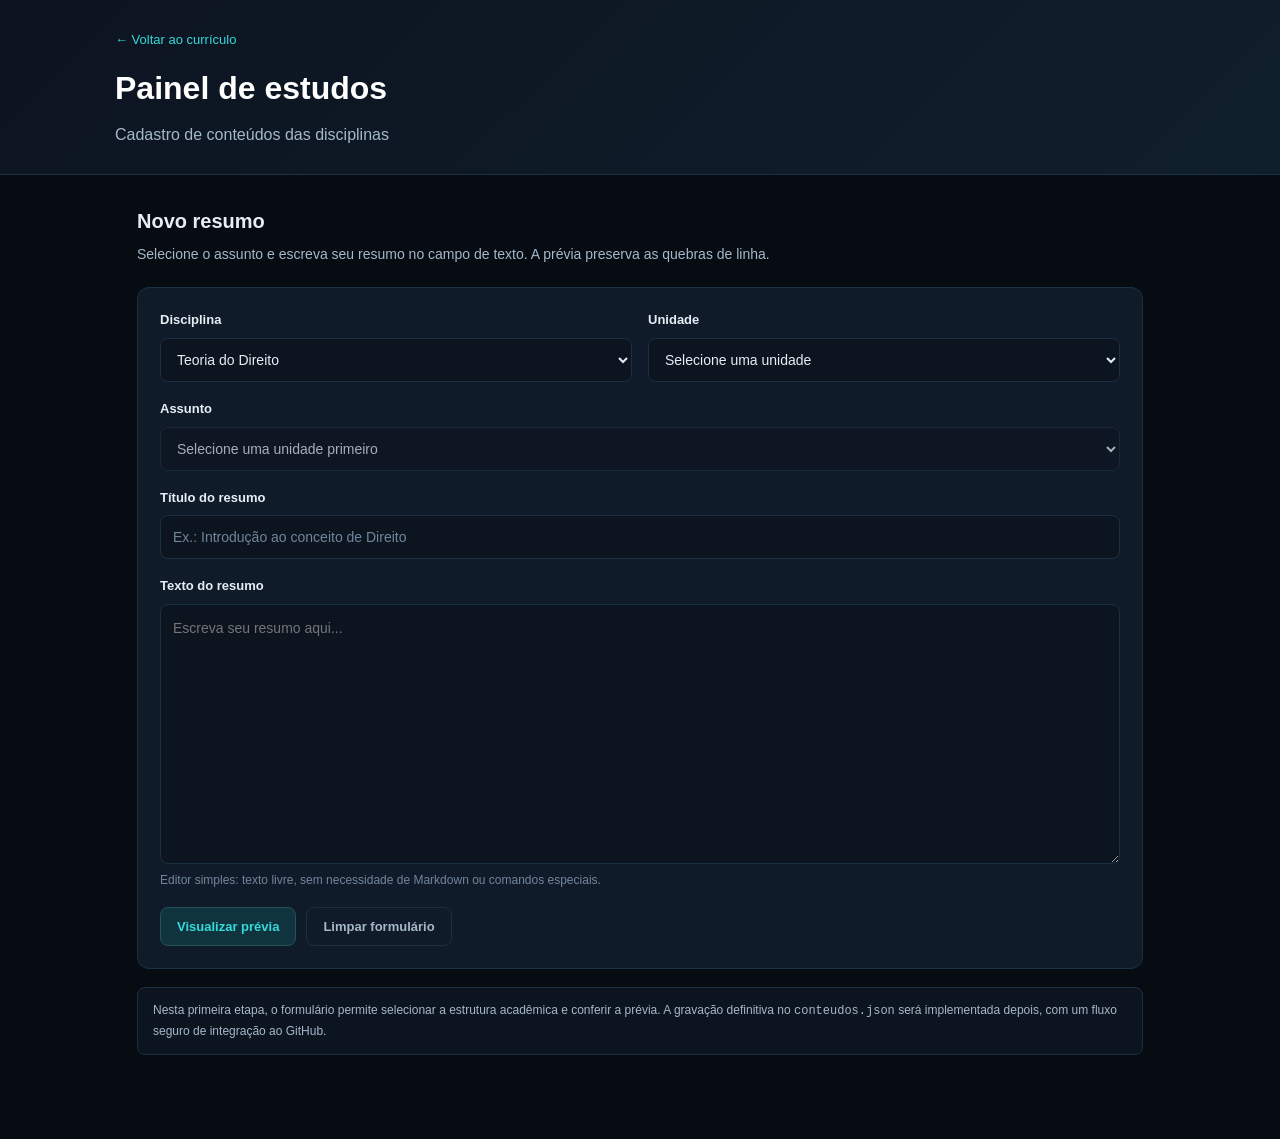
==== admin.html @ b1bd934c "feat: cria painel administrativo para cadastro de resumos" ====
<!DOCTYPE html>
<html lang="pt-BR">
<head>
  <meta charset="UTF-8">
  <meta name="viewport" content="width=device-width, initial-scale=1">
  <meta name="description" content="Painel administrativo da biblioteca de estudos de Direito.">
  <title>Administração de conteúdos - Estudos de Direito</title>
  <link rel="stylesheet" href="direito.css">
  <style>
    body.pagina-admin {
      --fundo:#070b12; --fundo-secundario:#0c1420; --superficie:#101b29;
      --superficie-hover:#172638; --borda:#1b3041; --azul:#19c7ce;
      --azul-claro:#36d9dc; --azul-fundo:#10343d; --texto:#e6edf5;
      --texto-secundario:#a5b8ca; --texto-suave:#71869b;
      min-height:100vh; background:var(--fundo); color:var(--texto);
    }
    .pagina-admin header { text-align:left; padding:26px 22px; background:linear-gradient(135deg,#0c1420,#101f2c); border-bottom:1px solid var(--borda); }
    .admin-largura { max-width:1050px; margin:0 auto; }
    .pagina-admin header h1 { margin:0; font-size:clamp(24px,3vw,32px); }
    .pagina-admin header p { margin:8px 0 0; color:var(--texto-secundario); }
    .admin-voltar { display:inline-block; margin-bottom:12px; color:var(--azul-claro); text-decoration:none; font-size:13px; }
    .admin-conteudo { max-width:1050px; margin:30px auto; padding:0 22px 55px; }
    .admin-intro { margin-bottom:22px; }
    .admin-intro h2 { margin:0 0 6px; color:var(--texto); font-size:20px; }
    .admin-intro p { margin:0; color:var(--texto-secundario); font-size:14px; }
    .admin-formulario, .admin-preview { padding:22px; background:var(--superficie); border:1px solid var(--borda); border-radius:12px; }
    .admin-grade { display:grid; grid-template-columns:repeat(2,minmax(0,1fr)); gap:16px; }
    .admin-campo { display:flex; flex-direction:column; gap:7px; margin-bottom:17px; }
    .admin-campo label { color:var(--texto); font-size:13px; font-weight:700; }
    .admin-campo input, .admin-campo select, .admin-campo textarea {
      width:100%; border:1px solid var(--borda); border-radius:8px; padding:12px;
      background:var(--fundo-secundario); color:var(--texto); font:14px Arial,sans-serif;
    }
    .admin-campo input, .admin-campo select { min-height:44px; }
    .admin-campo textarea { min-height:260px; resize:vertical; line-height:1.65; }
    .admin-campo input:focus, .admin-campo select:focus, .admin-campo textarea:focus { outline:2px solid var(--azul); outline-offset:1px; }
    .admin-ajuda { color:var(--texto-suave); font-size:12px; }
    .admin-acoes { display:flex; flex-wrap:wrap; gap:10px; margin-top:5px; }
    .admin-botao { border:1px solid var(--borda); border-radius:8px; padding:11px 16px; cursor:pointer; font-weight:700; font-size:13px; }
    .admin-botao-principal { background:var(--azul-fundo); border-color:#28515a; color:var(--azul-claro); }
    .admin-botao-secundario { background:transparent; color:var(--texto-secundario); }
    .admin-preview { margin-top:22px; }
    .admin-preview h2 { margin:0 0 5px; color:var(--texto); font-size:18px; }
    .admin-preview-meta { margin:0 0 16px; color:var(--texto-suave); font-size:12px; }
    .admin-preview-titulo { margin:0 0 12px; color:var(--azul-claro); font-size:18px; }
    .admin-preview-texto { margin:0; color:var(--texto-secundario); white-space:pre-wrap; overflow-wrap:anywhere; line-height:1.7; }
    .admin-aviso { margin-top:18px; padding:13px 15px; border:1px solid var(--borda); border-radius:8px; color:var(--texto-secundario); background:var(--fundo-secundario); font-size:12px; }
    .admin-erro { color:#ffaaaa; font-size:13px; }
    [hidden] { display:none !important; }
    @media(max-width:650px) { .admin-grade { grid-template-columns:1fr; gap:0; } .admin-conteudo { padding:0 15px 40px; } .admin-formulario,.admin-preview { padding:16px; } }
  </style>
</head>
<body class="pagina-admin">
  <header>
    <div class="admin-largura">
      <a class="admin-voltar" href="direito.html">← Voltar ao currículo</a>
      <h1>Painel de estudos</h1>
      <p>Cadastro de conteúdos das disciplinas</p>
    </div>
  </header>

  <main class="admin-conteudo">
    <section class="admin-intro">
      <h2>Novo resumo</h2>
      <p>Selecione o assunto e escreva seu resumo no campo de texto. A prévia preserva as quebras de linha.</p>
    </section>

    <form id="form-resumo" class="admin-formulario">
      <div class="admin-grade">
        <div class="admin-campo">
          <label for="disciplina">Disciplina</label>
          <select id="disciplina" required><option value="">Carregando disciplinas...</option></select>
        </div>
        <div class="admin-campo">
          <label for="unidade">Unidade</label>
          <select id="unidade" required disabled><option value="">Selecione uma disciplina primeiro</option></select>
        </div>
      </div>
      <div class="admin-campo">
        <label for="assunto">Assunto</label>
        <select id="assunto" required disabled><option value="">Selecione uma unidade primeiro</option></select>
      </div>
      <div class="admin-campo">
        <label for="titulo">Título do resumo</label>
        <input id="titulo" name="titulo" type="text" maxlength="180" placeholder="Ex.: Introdução ao conceito de Direito" required>
      </div>
      <div class="admin-campo">
        <label for="conteudo">Texto do resumo</label>
        <textarea id="conteudo" name="conteudo" placeholder="Escreva seu resumo aqui..." required></textarea>
        <span class="admin-ajuda">Editor simples: texto livre, sem necessidade de Markdown ou comandos especiais.</span>
      </div>
      <div class="admin-acoes">
        <button class="admin-botao admin-botao-principal" type="submit">Visualizar prévia</button>
        <button class="admin-botao admin-botao-secundario" type="reset">Limpar formulário</button>
      </div>
      <p id="erro-carregamento" class="admin-erro" role="alert" hidden></p>
    </form>

    <section id="area-preview" class="admin-preview" aria-live="polite" hidden>
      <h2>Pré-visualização</h2>
      <p id="preview-meta" class="admin-preview-meta"></p>
      <h3 id="preview-titulo" class="admin-preview-titulo"></h3>
      <p id="preview-texto" class="admin-preview-texto"></p>
    </section>

    <aside class="admin-aviso">
      Nesta primeira etapa, o formulário permite selecionar a estrutura acadêmica e conferir a prévia. A gravação definitiva no <code>conteudos.json</code> será implementada depois, com um fluxo seguro de integração ao GitHub.
    </aside>
  </main>

  <script>
    (() => {
      'use strict';
      const disciplinaSelect = document.getElementById('disciplina');
      const unidadeSelect = document.getElementById('unidade');
      const assuntoSelect = document.getElementById('assunto');
      const formulario = document.getElementById('form-resumo');
      const erro = document.getElementById('erro-carregamento');
      let estrutura = null;

      function preencher(select, itens, textoInicial, valorId, textoNome) {
        select.replaceChildren(new Option(textoInicial, ''));
        itens.forEach(item => select.add(new Option(item[textoNome], item[valorId])));
        select.disabled = itens.length === 0;
      }

      function unidadesDaDisciplina() {
        const unidades = estrutura.unidades
          .filter(item => item.disciplina_id === disciplinaSelect.value)
          .sort((a, b) => a.ordem - b.ordem);
        preencher(unidadeSelect, unidades, unidades.length ? 'Selecione uma unidade' : 'Nenhuma unidade cadastrada', 'id', 'nome');
        preencher(assuntoSelect, [], 'Selecione uma unidade primeiro', 'id', 'nome');
      }

      function assuntosDaUnidade() {
        const assuntos = estrutura.assuntos
          .filter(item => item.unidade_id === unidadeSelect.value)
          .sort((a, b) => a.ordem - b.ordem);
        preencher(assuntoSelect, assuntos, assuntos.length ? 'Selecione um assunto' : 'Nenhum assunto cadastrado', 'id', 'nome');
      }

      async function carregarEstrutura() {
        try {
          const resposta = await fetch('dados/estrutura.json', { cache: 'no-store' });
          if (!resposta.ok) throw new Error(`Falha HTTP ${resposta.status}`);
          estrutura = await resposta.json();
          const disciplinas = estrutura.disciplinas
            .filter(item => item.categoria === 'obrigatoria' || item.categoria === 'optativa')
            .sort((a, b) => a.nome.localeCompare(b.nome, 'pt-BR'));
          preencher(disciplinaSelect, disciplinas, 'Selecione uma disciplina', 'id', 'nome');
          const teoria = disciplinas.find(item => item.id === 'teoria-do-direito');
          if (teoria) {
            disciplinaSelect.value = teoria.id;
            unidadesDaDisciplina();
          }
        } catch (falha) {
          erro.textContent = 'Não foi possível carregar dados/estrutura.json. Confira o caminho do arquivo e tente novamente.';
          erro.hidden = false;
          disciplinaSelect.replaceChildren(new Option('Falha ao carregar disciplinas', ''));
          disciplinaSelect.disabled = true;
        }
      }

      disciplinaSelect.addEventListener('change', unidadesDaDisciplina);
      unidadeSelect.addEventListener('change', assuntosDaUnidade);

      formulario.addEventListener('submit', evento => {
        evento.preventDefault();
        if (!formulario.reportValidity()) return;
        const disciplina = estrutura.disciplinas.find(item => item.id === disciplinaSelect.value);
        const unidade = estrutura.unidades.find(item => item.id === unidadeSelect.value);
        const assunto = estrutura.assuntos.find(item => item.id === assuntoSelect.value);
        document.getElementById('preview-meta').textContent = `${disciplina.nome} · ${unidade.nome} · ${assunto.nome}`;
        document.getElementById('preview-titulo').textContent = document.getElementById('titulo').value.trim();
        document.getElementById('preview-texto').textContent = document.getElementById('conteudo').value.trim();
        document.getElementById('area-preview').hidden = false;
        document.getElementById('area-preview').scrollIntoView({ behavior: 'smooth', block: 'start' });
      });

      formulario.addEventListener('reset', () => {
        document.getElementById('area-preview').hidden = true;
        window.setTimeout(() => {
          if (estrutura) {
            disciplinaSelect.value = 'teoria-do-direito';
            unidadesDaDisciplina();
          }
        }, 0);
      });

      carregarEstrutura();
    })();
  </script>
</body>
</html>
---- direito.css ----
/* =========================================
   BIBLIOTECA DE DIREITO
   Tema: Grafite e azul
   ========================================= */

:root {
  --fundo: #171b24;
  --fundo-secundario: #1e2430;
  --superficie: #252d3b;
  --superficie-hover: #2c3748;
  --borda: #354154;

  --azul: #5798f2;
  --azul-claro: #8bbaff;
  --azul-fundo: #203a5d;

  --texto: #e8edf5;
  --texto-secundario: #a7b2c3;
  --texto-suave: #7f8ca1;

  --vermelho: #f07878;
}

/* Estrutura geral */

* {
  box-sizing: border-box;
}

body {
  margin: 0;
  font-family: Arial, sans-serif;
  background: var(--fundo);
  color: var(--texto);
  line-height: 1.6;
}

header {
  background: #111722;
  color: var(--texto);
  text-align: center;
  padding: 28px 16px;
  border-bottom: 1px solid var(--borda);
}

header h1 {
  margin: 0;
  color: #ffffff;
  font-size: 28px;
}

header p {
  color: var(--texto-secundario);
  margin-bottom: 0;
}

main {
  max-width: 1200px;
  margin: 32px auto;
  padding: 0 22px;
}

h2 {
  color: var(--azul-claro);
  font-size: 23px;
}

h3,
h4 {
  color: var(--texto);
}

/* Links gerais */

a {
  color: var(--azul-claro);
}

a:hover {
  color: #b5d3ff;
}

/* Disciplinas */

.disciplinas {
  display: grid;
  grid-template-columns: repeat(4, minmax(0, 1fr));
  gap: 14px;
}

.disciplina {
  display: flex;
  align-items: center;
  justify-content: center;
  min-height: 80px;
  padding: 14px;
  background: var(--superficie);
  border: 1px solid var(--borda);
  border-bottom: 3px solid var(--azul);
  border-radius: 10px;
  color: var(--texto);
  text-align: center;
  text-decoration: none;
  transition: 0.2s ease;
}

.disciplina:hover {
  background: var(--superficie-hover);
  color: #ffffff;
  transform: translateY(-3px);
}

/* Pesquisa e filtros */

#busca,
#busca-documentos,
#filtro-disciplina,
#filtro-categoria {
  height: 46px;
  padding: 0 14px;
  margin: 8px 8px 12px 0;
  border: 1px solid var(--borda);
  border-radius: 8px;
  background: var(--superficie);
  color: var(--texto);
  font-family: inherit;
  font-size: 14px;
  outline: none;
  transition: 0.2s ease;
}

#busca {
  width: 380px;
  max-width: 100%;
}

#busca-documentos {
  width: 100%;
  max-width: 500px;
}

#filtro-disciplina {
  width: 230px;
  max-width: 100%;
}

#filtro-categoria {
  width: 250px;
  max-width: 100%;
}

#busca:focus,
#busca-documentos:focus,
#filtro-disciplina:focus,
#filtro-categoria:focus {
  border-color: var(--azul);
  box-shadow: 0 0 0 3px rgba(87, 152, 242, 0.15);
}

input::placeholder {
  color: var(--texto-suave);
}

select option {
  background: var(--superficie);
  color: var(--texto);
}

/* Indicadores da biblioteca */

.resumo-biblioteca {
  display: grid;
  grid-template-columns: repeat(3, minmax(0, 1fr));
  gap: 16px;
  margin: 20px 0 28px;
}

.indicador-biblioteca {
  display: flex;
  align-items: center;
  gap: 13px;
  padding: 20px;
  background: var(--superficie);
  border: 1px solid var(--borda);
  border-radius: 12px;
  box-shadow: 0 3px 12px rgba(0, 0, 0, 0.12);
}

.indicador-icone {
  font-size: 26px;
}

.indicador-numero {
  color: var(--azul-claro);
  font-size: 25px;
  font-weight: 700;
}

.indicador-descricao {
  color: var(--texto-secundario);
  font-size: 13px;
}

/* Estado da biblioteca */

#estado {
  color: var(--texto-secundario);
  font-size: 14px;
  margin: 16px 0;
}

/* Grade de materiais */

.lista-documentos {
  display: grid;
  grid-template-columns: repeat(auto-fit, minmax(270px, 1fr));
  gap: 20px;
  align-items: start;
  margin-top: 24px;
}

/* Cartões dos materiais */

.documento {
  min-width: 0;
  height: fit-content;
  padding: 22px;
  background: var(--superficie);
  border: 1px solid var(--borda);
  border-radius: 13px;
  box-shadow: 0 3px 12px rgba(0, 0, 0, 0.14);
  transition: transform 0.2s ease, border-color 0.2s ease;
}

.documento:hover {
  transform: translateY(-3px);
  border-color: #526d91;
}

.documento h3 {
  color: var(--azul-claro);
  font-size: 19px;
  font-weight: 700;
  line-height: 1.4;
  margin: 0 0 16px;
}

.documento h4 {
  color: var(--texto);
  font-size: 14px;
  font-weight: 700;
  margin: 20px 0 10px;
}

.documento > p {
  color: var(--texto-secundario);
  font-size: 14px;
  line-height: 1.6;
  margin: 9px 0;
}

/* Lista de PDFs */

.lista-pdfs {
  list-style: none;
  padding: 0;
  margin: 0;
}

.lista-pdfs li {
  padding: 12px;
  margin-bottom: 10px;
  background: var(--fundo-secundario);
  border: 1px solid var(--borda);
  border-radius: 9px;
}

/* Link para abrir PDF */

.lista-pdfs li > a {
  display: block;
  width: 100%;
  padding: 9px 11px;
  background: #202b3b;
  border: 1px solid #3c506c;
  border-radius: 7px;
  color: var(--azul-claro);
  font-size: 13px;
  font-weight: 600;
  line-height: 1.5;
  text-decoration: none;
  overflow-wrap: anywhere;
  transition: 0.2s ease;
}

.lista-pdfs li > a:hover {
  background: var(--azul-fundo);
  color: #ffffff;
  border-color: var(--azul);
}

/* Ações: substituir e remover */

.acoes-pdf {
  display: flex;
  align-items: center;
  flex-wrap: wrap;
  gap: 16px;
  margin: 10px 0 0 !important;
}

.acoes-pdf a {
  display: inline-block;
  padding: 2px 0 !important;
  background: transparent !important;
  border: none !important;
  color: var(--azul-claro) !important;
  font-size: 12px !important;
  font-weight: 600;
  text-decoration: none;
}

.acoes-pdf a:hover {
  color: #ffffff !important;
  text-decoration: underline;
}

.acoes-pdf a:last-child {
  color: var(--vermelho) !important;
}

/* Botão Associar PDF */

.documento > a {
  display: inline-flex;
  align-items: center;
  justify-content: center;
  padding: 10px 15px !important;
  background: var(--azul-fundo) !important;
  border: 1px solid #426b9e !important;
  border-radius: 8px;
  color: var(--azul-claro) !important;
  font-size: 13px;
  font-weight: 600;
  text-decoration: none;
  transition: 0.2s ease;
}

.documento > a:hover {
  background: #294c76 !important;
  color: #ffffff !important;
}

/* Botão Adicionar PDFs */

.documento > p:last-child a {
  display: inline-flex;
  align-items: center;
  justify-content: center;
  padding: 10px 15px !important;
  background: var(--azul-fundo) !important;
  border: 1px solid #426b9e !important;
  border-radius: 8px;
  color: var(--azul-claro) !important;
  font-size: 13px;
  font-weight: 600;
  text-decoration: none;
  transition: 0.2s ease;
}

.documento > p:last-child a:hover {
  background: #294c76 !important;
  color: #ffffff !important;
}

/* Aviso de ausência de PDF */

.documento .sem-pdf {
  color: var(--texto-suave);
  font-size: 13px;
  font-style: italic;
}

/* Botão GitHub */

.botao-github {
  display: inline-block;
  padding: 12px 18px;
  margin-top: 12px;
  background: #263447;
  border: 1px solid var(--borda);
  border-radius: 7px;
  color: #ffffff;
  text-decoration: none;
}

.botao-github:hover {
  background: #35465e;
}

/* Responsividade */

@media (max-width: 800px) {
  .disciplinas {
    grid-template-columns: repeat(2, minmax(0, 1fr));
  }

  .resumo-biblioteca {
    grid-template-columns: 1fr;
    gap: 10px;
  }
}

@media (max-width: 650px) {
  main {
    margin: 22px auto;
    padding: 0 15px;
  }

  header h1 {
    font-size: 23px;
  }

  .lista-documentos {
    grid-template-columns: 1fr;
    gap: 14px;
  }

  .documento {
    padding: 18px;
  }

  #busca,
  #busca-documentos,
  #filtro-disciplina,
  #filtro-categoria {
    display: block;
    width: 100%;
    max-width: 100%;
    margin: 8px 0;
  }

  .indicador-biblioteca {
    padding: 14px 16px;
  }
}


/* =========================================
   LAYOUT COM MENU LATERAL
   ========================================= */

.layout-biblioteca {
  display: grid;
  grid-template-columns: 245px minmax(0, 1fr);
  min-height: calc(100vh - 100px);
}

.menu-lateral {
  background: #111722;
  border-right: 1px solid var(--borda);
  padding: 28px 18px;
}

.menu-identidade {
  padding: 0 12px 24px;
  border-bottom: 1px solid var(--borda);
  margin-bottom: 22px;
}

.menu-identidade h2 {
  color: #ffffff;
  font-size: 19px;
  margin: 0 0 5px;
}

.menu-identidade p {
  color: var(--texto-suave);
  font-size: 12px;
  margin: 0;
}

.menu-lateral nav {
  display: flex;
  flex-direction: column;
  gap: 8px;
}

.menu-lateral nav a {
  display: block;
  padding: 11px 13px;
  border-radius: 8px;
  color: var(--texto-secundario);
  font-size: 14px;
  text-decoration: none;
  transition: 0.2s ease;
}

.menu-lateral nav a:hover,
.menu-lateral nav a.ativo {
  background: var(--azul-fundo);
  color: var(--azul-claro);
}

.conteudo-biblioteca {
  min-width: 0;
  padding: 30px;
}

.conteudo-biblioteca main {
  max-width: 1400px;
  margin: 0 auto;
  padding: 0;
}

@media (max-width: 800px) {
  .layout-biblioteca {
    grid-template-columns: 1fr;
  }

  .menu-lateral {
    padding: 14px 16px;
    border-right: none;
    border-bottom: 1px solid var(--borda);
  }

  .menu-identidade {
    padding-bottom: 12px;
    margin-bottom: 10px;
  }

  .menu-lateral nav {
    flex-direction: row;
    flex-wrap: wrap;
  }

  .menu-lateral nav a {
    padding: 9px 11px;
  }

   
/* Organização do menu de disciplinas */

.menu-secao {
  color: var(--texto-suave);
  font-size: 11px;
  font-weight: 700;
  letter-spacing: 1.2px;
  padding: 18px 12px 5px;
  margin: 0;
}

.menu-disciplinas > div {
  display: flex;
  flex-direction: column;
  gap: 6px;
}

.menu-disciplinas a {
  display: block;
  padding: 10px 13px;
  border-radius: 8px;
  color: var(--texto-secundario);
  font-size: 13px;
  text-decoration: none;
  transition: 0.2s ease;
}

.menu-disciplinas a:hover,
.menu-disciplinas a.ativo {
  background: var(--azul-fundo);
  color: var(--azul-claro);
}


   
  .conteudo-biblioteca {
    padding: 20px 16px;
  }
}

/* =========================================
   NOVA IDENTIDADE VISUAL — BIBLIOTECA
   Tema claro, com identidade acadêmica
   ========================================= */


/* =========================================
   IDENTIDADE VISUAL — BIBLIOTECA DE DIREITO
   Tema escuro acadêmico
   ========================================= */

body.pagina-biblioteca {
  --fundo: #070b12;
  --fundo-secundario: #0c1420;
  --superficie: #101b29;
  --superficie-hover: #172638;
  --borda: #1b3041;

  --azul: #19c7ce;
  --azul-claro: #36d9dc;
  --azul-fundo: #10343d;

  --texto: #e6edf5;
  --texto-secundario: #a5b8ca;
  --texto-suave: #71869b;

  --vermelho: #f07878;

  background: var(--fundo);
  color: var(--texto);
  font-family: Arial, sans-serif;
}

/* Cabeçalho */

body.pagina-biblioteca > header {
  background: #080d15;
  color: var(--texto);
  text-align: left;
  padding: 25px 36px;
  border-bottom: 1px solid var(--borda);
}

body.pagina-biblioteca > header h1 {
  color: #f0f4f8;
  font-size: 30px;
  letter-spacing: -0.5px;
}

body.pagina-biblioteca > header p {
  color: var(--texto-secundario);
}

/* Estrutura principal */

body.pagina-biblioteca .layout-biblioteca {
  grid-template-columns: 250px minmax(0, 1fr);
  background: var(--fundo);
}

/* Menu lateral */

body.pagina-biblioteca .menu-lateral {
  background: #080e17;
  border-right: 1px solid var(--borda);
}

body.pagina-biblioteca .menu-identidade {
  border-bottom-color: var(--borda);
}

body.pagina-biblioteca .menu-identidade h2 {
  color: #f0f4f8;
}

body.pagina-biblioteca .menu-identidade p,
body.pagina-biblioteca .menu-secao {
  color: var(--texto-suave);
}

body.pagina-biblioteca .menu-lateral nav a,
body.pagina-biblioteca .menu-disciplinas a {
  color: var(--texto-secundario);
  transition: background 0.2s ease, color 0.2s ease;
}

body.pagina-biblioteca .menu-lateral nav a:hover,
body.pagina-biblioteca .menu-lateral nav a.ativo,
body.pagina-biblioteca .menu-disciplinas a:hover,
body.pagina-biblioteca .menu-disciplinas a.ativo {
  background: #10343d;
  color: var(--azul-claro);
}

/* Área de conteúdo */

body.pagina-biblioteca .conteudo-biblioteca {
  padding: 38px;
  background: var(--fundo);
}

body.pagina-biblioteca .conteudo-biblioteca h2 {
  color: #eaf1f8;
  font-size: 27px;
  letter-spacing: -0.4px;
}

body.pagina-biblioteca h3,
body.pagina-biblioteca h4 {
  color: var(--texto);
}

/* Cartões e indicadores */

body.pagina-biblioteca .documento,
body.pagina-biblioteca .indicador-biblioteca {
  background: linear-gradient(145deg, #111d2b, #0d1723);
  border: 1px solid #203449;
  box-shadow: 0 5px 18px rgba(0, 0, 0, 0.18);
  border-radius: 12px;
}

body.pagina-biblioteca .documento:hover {
  background: #142235;
  border-color: #28727b;
  box-shadow: 0 8px 24px rgba(0, 0, 0, 0.25);
}

body.pagina-biblioteca .documento h3,
body.pagina-biblioteca .indicador-numero {
  color: var(--azul-claro);
}

body.pagina-biblioteca .documento > p,
body.pagina-biblioteca .indicador-descricao {
  color: var(--texto-secundario);
}

/* Pesquisa e filtros */

body.pagina-biblioteca #busca,
body.pagina-biblioteca #busca-documentos,
body.pagina-biblioteca #filtro-disciplina,
body.pagina-biblioteca #filtro-categoria {
  background: #101b29;
  color: var(--texto);
  border: 1px solid #263b50;
  border-radius: 8px;
}

body.pagina-biblioteca #busca:focus,
body.pagina-biblioteca #busca-documentos:focus,
body.pagina-biblioteca #filtro-disciplina:focus,
body.pagina-biblioteca #filtro-categoria:focus {
  border-color: var(--azul);
  box-shadow: 0 0 0 3px rgba(25, 199, 206, 0.12);
}

/* Arquivos PDF */

body.pagina-biblioteca .lista-pdfs li {
  background: #0a1420;
  border-color: #263b50;
}

body.pagina-biblioteca .lista-pdfs li > a {
  background: #142538;
  border-color: #285064;
  color: var(--azul-claro);
}

body.pagina-biblioteca .lista-pdfs li > a:hover {
  background: #17404a;
  border-color: var(--azul);
  color: #ffffff;
}

/* Botões */

body.pagina-biblioteca .documento > a,
body.pagina-biblioteca .documento > p:last-child a {
  background: #10343d !important;
  border-color: #28616a !important;
  color: var(--azul-claro) !important;
}

body.pagina-biblioteca .documento > a:hover,
body.pagina-biblioteca .documento > p:last-child a:hover {
  background: #17505a !important;
  color: #ffffff !important;
}

/* Estado da biblioteca */

body.pagina-biblioteca #estado {
  color: var(--texto-secundario);
}

/* Responsividade */

@media (max-width: 800px) {
  body.pagina-biblioteca .layout-biblioteca {
    grid-template-columns: 1fr;
  }

  body.pagina-biblioteca .conteudo-biblioteca {
    padding: 22px 16px;
  }

  body.pagina-biblioteca > header {
    padding: 22px 18px;
  }
}

@media (max-width: 650px) {
  body.pagina-biblioteca .documento {
    padding: 18px;
  }
}

/* =========================================
   AJUSTE DE LAYOUT — CARTÕES DA BIBLIOTECA
   ========================================= */

/* Impede que o conteúdo ultrapasse a tela */

body.pagina-biblioteca {
  width: 100%;
  overflow-x: hidden;
}

body.pagina-biblioteca .layout-biblioteca,
body.pagina-biblioteca .conteudo-biblioteca,
body.pagina-biblioteca .conteudo-biblioteca main {
  width: 100%;
  max-width: 100%;
  min-width: 0;
}

/* Indicadores: três colunas */

body.pagina-biblioteca .resumo-biblioteca {
  display: grid;
  grid-template-columns: repeat(3, minmax(0, 1fr));
  gap: 16px;
  width: 100%;
}

/* Cartões: três colunas em telas grandes */

body.pagina-biblioteca .lista-documentos {
  display: grid;
  grid-template-columns: repeat(3, minmax(0, 1fr));
  gap: 20px;
  width: 100%;
  min-width: 0;
}

body.pagina-biblioteca .documento {
  width: 100%;
  min-width: 0;
  overflow-wrap: anywhere;
}

/* Telas médias */

@media (max-width: 1100px) {
  body.pagina-biblioteca .lista-documentos {
    grid-template-columns: repeat(2, minmax(0, 1fr));
  }

  body.pagina-biblioteca .resumo-biblioteca {
    grid-template-columns: repeat(2, minmax(0, 1fr));
  }
}

/* Celulares */

@media (max-width: 650px) {
  body.pagina-biblioteca .lista-documentos,
  body.pagina-biblioteca .resumo-biblioteca {
    grid-template-columns: minmax(0, 1fr);
  }
}
/* Alinhamento do título das disciplinas */

body.pagina-biblioteca .menu-secao {
  padding: 18px 12px 5px;
  margin: 0;
  color: var(--texto-suave);
  font-size: 11px;
  font-weight: 700;
  letter-spacing: 1.2px;
}
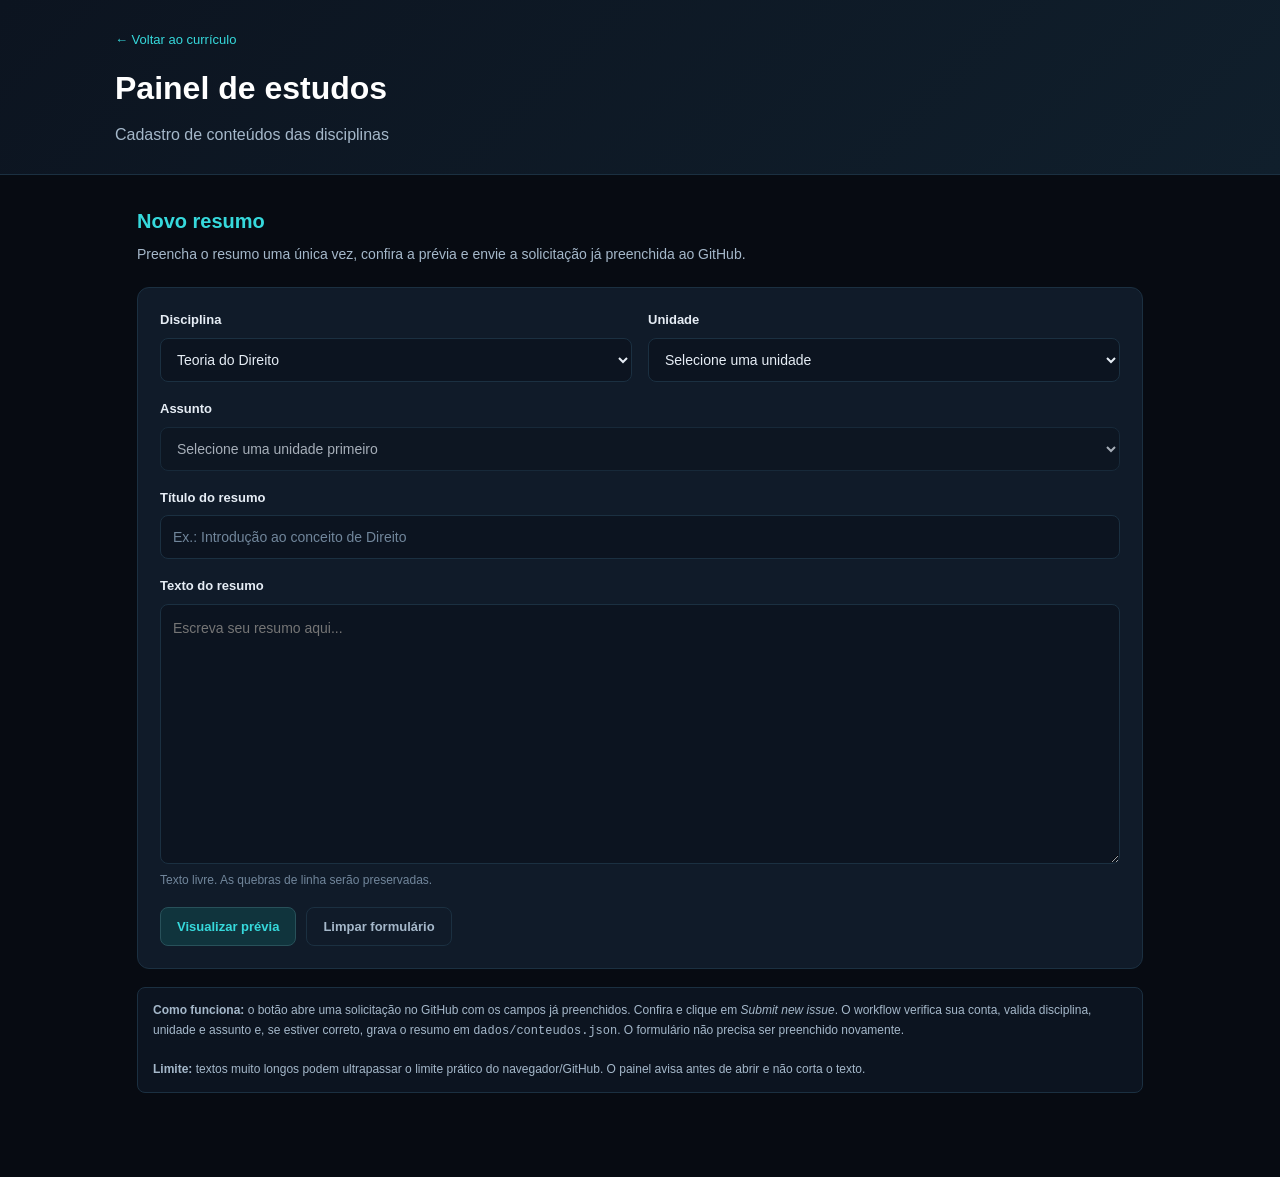
==== commit 28f1ffaa: "feat: automatiza cadastro de resumos pelo painel" ====
--- a/admin.html
+++ b/admin.html
@@ -1,194 +1,40 @@
 <!DOCTYPE html>
 <html lang="pt-BR">
 <head>
-  <meta charset="UTF-8">
-  <meta name="viewport" content="width=device-width, initial-scale=1">
-  <meta name="description" content="Painel administrativo da biblioteca de estudos de Direito.">
-  <title>Administração de conteúdos - Estudos de Direito</title>
-  <link rel="stylesheet" href="direito.css">
-  <style>
-    body.pagina-admin {
-      --fundo:#070b12; --fundo-secundario:#0c1420; --superficie:#101b29;
-      --superficie-hover:#172638; --borda:#1b3041; --azul:#19c7ce;
-      --azul-claro:#36d9dc; --azul-fundo:#10343d; --texto:#e6edf5;
-      --texto-secundario:#a5b8ca; --texto-suave:#71869b;
-      min-height:100vh; background:var(--fundo); color:var(--texto);
-    }
-    .pagina-admin header { text-align:left; padding:26px 22px; background:linear-gradient(135deg,#0c1420,#101f2c); border-bottom:1px solid var(--borda); }
-    .admin-largura { max-width:1050px; margin:0 auto; }
-    .pagina-admin header h1 { margin:0; font-size:clamp(24px,3vw,32px); }
-    .pagina-admin header p { margin:8px 0 0; color:var(--texto-secundario); }
-    .admin-voltar { display:inline-block; margin-bottom:12px; color:var(--azul-claro); text-decoration:none; font-size:13px; }
-    .admin-conteudo { max-width:1050px; margin:30px auto; padding:0 22px 55px; }
-    .admin-intro { margin-bottom:22px; }
-    .admin-intro h2 { margin:0 0 6px; color:var(--texto); font-size:20px; }
-    .admin-intro p { margin:0; color:var(--texto-secundario); font-size:14px; }
-    .admin-formulario, .admin-preview { padding:22px; background:var(--superficie); border:1px solid var(--borda); border-radius:12px; }
-    .admin-grade { display:grid; grid-template-columns:repeat(2,minmax(0,1fr)); gap:16px; }
-    .admin-campo { display:flex; flex-direction:column; gap:7px; margin-bottom:17px; }
-    .admin-campo label { color:var(--texto); font-size:13px; font-weight:700; }
-    .admin-campo input, .admin-campo select, .admin-campo textarea {
-      width:100%; border:1px solid var(--borda); border-radius:8px; padding:12px;
-      background:var(--fundo-secundario); color:var(--texto); font:14px Arial,sans-serif;
-    }
-    .admin-campo input, .admin-campo select { min-height:44px; }
-    .admin-campo textarea { min-height:260px; resize:vertical; line-height:1.65; }
-    .admin-campo input:focus, .admin-campo select:focus, .admin-campo textarea:focus { outline:2px solid var(--azul); outline-offset:1px; }
-    .admin-ajuda { color:var(--texto-suave); font-size:12px; }
-    .admin-acoes { display:flex; flex-wrap:wrap; gap:10px; margin-top:5px; }
-    .admin-botao { border:1px solid var(--borda); border-radius:8px; padding:11px 16px; cursor:pointer; font-weight:700; font-size:13px; }
-    .admin-botao-principal { background:var(--azul-fundo); border-color:#28515a; color:var(--azul-claro); }
-    .admin-botao-secundario { background:transparent; color:var(--texto-secundario); }
-    .admin-preview { margin-top:22px; }
-    .admin-preview h2 { margin:0 0 5px; color:var(--texto); font-size:18px; }
-    .admin-preview-meta { margin:0 0 16px; color:var(--texto-suave); font-size:12px; }
-    .admin-preview-titulo { margin:0 0 12px; color:var(--azul-claro); font-size:18px; }
-    .admin-preview-texto { margin:0; color:var(--texto-secundario); white-space:pre-wrap; overflow-wrap:anywhere; line-height:1.7; }
-    .admin-aviso { margin-top:18px; padding:13px 15px; border:1px solid var(--borda); border-radius:8px; color:var(--texto-secundario); background:var(--fundo-secundario); font-size:12px; }
-    .admin-erro { color:#ffaaaa; font-size:13px; }
-    [hidden] { display:none !important; }
-    @media(max-width:650px) { .admin-grade { grid-template-columns:1fr; gap:0; } .admin-conteudo { padding:0 15px 40px; } .admin-formulario,.admin-preview { padding:16px; } }
-  </style>
-</head>
+<meta charset="UTF-8"><meta name="viewport" content="width=device-width, initial-scale=1">
+<meta name="description" content="Painel administrativo da biblioteca de estudos de Direito.">
+<title>Administração de conteúdos - Estudos de Direito</title><link rel="stylesheet" href="direito.css">
+<style>
+body.pagina-admin{--fundo:#070b12;--fundo-secundario:#0c1420;--superficie:#101b29;--borda:#1b3041;--azul:#19c7ce;--azul-claro:#36d9dc;--azul-fundo:#10343d;--texto:#e6edf5;--texto-secundario:#a5b8ca;--texto-suave:#71869b;min-height:100vh;background:var(--fundo);color:var(--texto)}
+.pagina-admin header{text-align:left;padding:26px 22px;background:linear-gradient(135deg,#0c1420,#101f2c);border-bottom:1px solid var(--borda)}.admin-largura{max-width:1050px;margin:0 auto}.pagina-admin header h1{margin:0;font-size:clamp(24px,3vw,32px)}.pagina-admin header p{margin:8px 0 0;color:var(--texto-secundario)}.admin-voltar{display:inline-block;margin-bottom:12px;color:var(--azul-claro);text-decoration:none;font-size:13px}.admin-conteudo{max-width:1050px;margin:30px auto;padding:0 22px 55px}.admin-intro{margin-bottom:22px}.admin-intro h2{margin:0 0 6px;font-size:20px}.admin-intro p{margin:0;color:var(--texto-secundario);font-size:14px}.admin-formulario,.admin-preview{padding:22px;background:var(--superficie);border:1px solid var(--borda);border-radius:12px}.admin-grade{display:grid;grid-template-columns:repeat(2,minmax(0,1fr));gap:16px}.admin-campo{display:flex;flex-direction:column;gap:7px;margin-bottom:17px}.admin-campo label{font-size:13px;font-weight:700}.admin-campo input,.admin-campo select,.admin-campo textarea{box-sizing:border-box;width:100%;border:1px solid var(--borda);border-radius:8px;padding:12px;background:var(--fundo-secundario);color:var(--texto);font:14px Arial,sans-serif}.admin-campo input,.admin-campo select{min-height:44px}.admin-campo textarea{min-height:260px;resize:vertical;line-height:1.65}.admin-campo input:focus,.admin-campo select:focus,.admin-campo textarea:focus{outline:2px solid var(--azul);outline-offset:1px}.admin-ajuda{color:var(--texto-suave);font-size:12px}.admin-acoes{display:flex;flex-wrap:wrap;gap:10px;margin-top:5px}.admin-botao{border:1px solid var(--borda);border-radius:8px;padding:11px 16px;cursor:pointer;font-weight:700;font-size:13px}.admin-botao-principal{background:var(--azul-fundo);border-color:#28515a;color:var(--azul-claro)}.admin-botao-secundario{background:transparent;color:var(--texto-secundario)}.admin-preview{margin-top:22px}.admin-preview h2{margin:0 0 5px;font-size:18px}.admin-preview-meta{margin:0 0 16px;color:var(--texto-suave);font-size:12px}.admin-preview-titulo{margin:0 0 12px;color:var(--azul-claro);font-size:18px}.admin-preview-texto{margin:0;color:var(--texto-secundario);white-space:pre-wrap;overflow-wrap:anywhere;line-height:1.7}.admin-aviso{margin-top:18px;padding:13px 15px;border:1px solid var(--borda);border-radius:8px;color:var(--texto-secundario);background:var(--fundo-secundario);font-size:12px;line-height:1.6}.admin-erro{color:#ffaaaa;font-size:13px}[hidden]{display:none!important}@media(max-width:650px){.admin-grade{grid-template-columns:1fr;gap:0}.admin-conteudo{padding:0 15px 40px}.admin-formulario,.admin-preview{padding:16px}}
+</style></head>
 <body class="pagina-admin">
-  <header>
-    <div class="admin-largura">
-      <a class="admin-voltar" href="direito.html">← Voltar ao currículo</a>
-      <h1>Painel de estudos</h1>
-      <p>Cadastro de conteúdos das disciplinas</p>
-    </div>
-  </header>
-
-  <main class="admin-conteudo">
-    <section class="admin-intro">
-      <h2>Novo resumo</h2>
-      <p>Selecione o assunto e escreva seu resumo no campo de texto. A prévia preserva as quebras de linha.</p>
-    </section>
-
-    <form id="form-resumo" class="admin-formulario">
-      <div class="admin-grade">
-        <div class="admin-campo">
-          <label for="disciplina">Disciplina</label>
-          <select id="disciplina" required><option value="">Carregando disciplinas...</option></select>
-        </div>
-        <div class="admin-campo">
-          <label for="unidade">Unidade</label>
-          <select id="unidade" required disabled><option value="">Selecione uma disciplina primeiro</option></select>
-        </div>
-      </div>
-      <div class="admin-campo">
-        <label for="assunto">Assunto</label>
-        <select id="assunto" required disabled><option value="">Selecione uma unidade primeiro</option></select>
-      </div>
-      <div class="admin-campo">
-        <label for="titulo">Título do resumo</label>
-        <input id="titulo" name="titulo" type="text" maxlength="180" placeholder="Ex.: Introdução ao conceito de Direito" required>
-      </div>
-      <div class="admin-campo">
-        <label for="conteudo">Texto do resumo</label>
-        <textarea id="conteudo" name="conteudo" placeholder="Escreva seu resumo aqui..." required></textarea>
-        <span class="admin-ajuda">Editor simples: texto livre, sem necessidade de Markdown ou comandos especiais.</span>
-      </div>
-      <div class="admin-acoes">
-        <button class="admin-botao admin-botao-principal" type="submit">Visualizar prévia</button>
-        <button class="admin-botao admin-botao-secundario" type="reset">Limpar formulário</button>
-      </div>
-      <p id="erro-carregamento" class="admin-erro" role="alert" hidden></p>
-    </form>
-
-    <section id="area-preview" class="admin-preview" aria-live="polite" hidden>
-      <h2>Pré-visualização</h2>
-      <p id="preview-meta" class="admin-preview-meta"></p>
-      <h3 id="preview-titulo" class="admin-preview-titulo"></h3>
-      <p id="preview-texto" class="admin-preview-texto"></p>
-    </section>
-
-    <aside class="admin-aviso">
-      Nesta primeira etapa, o formulário permite selecionar a estrutura acadêmica e conferir a prévia. A gravação definitiva no <code>conteudos.json</code> será implementada depois, com um fluxo seguro de integração ao GitHub.
-    </aside>
-  </main>
-
-  <script>
-    (() => {
-      'use strict';
-      const disciplinaSelect = document.getElementById('disciplina');
-      const unidadeSelect = document.getElementById('unidade');
-      const assuntoSelect = document.getElementById('assunto');
-      const formulario = document.getElementById('form-resumo');
-      const erro = document.getElementById('erro-carregamento');
-      let estrutura = null;
-
-      function preencher(select, itens, textoInicial, valorId, textoNome) {
-        select.replaceChildren(new Option(textoInicial, ''));
-        itens.forEach(item => select.add(new Option(item[textoNome], item[valorId])));
-        select.disabled = itens.length === 0;
-      }
-
-      function unidadesDaDisciplina() {
-        const unidades = estrutura.unidades
-          .filter(item => item.disciplina_id === disciplinaSelect.value)
-          .sort((a, b) => a.ordem - b.ordem);
-        preencher(unidadeSelect, unidades, unidades.length ? 'Selecione uma unidade' : 'Nenhuma unidade cadastrada', 'id', 'nome');
-        preencher(assuntoSelect, [], 'Selecione uma unidade primeiro', 'id', 'nome');
-      }
-
-      function assuntosDaUnidade() {
-        const assuntos = estrutura.assuntos
-          .filter(item => item.unidade_id === unidadeSelect.value)
-          .sort((a, b) => a.ordem - b.ordem);
-        preencher(assuntoSelect, assuntos, assuntos.length ? 'Selecione um assunto' : 'Nenhum assunto cadastrado', 'id', 'nome');
-      }
-
-      async function carregarEstrutura() {
-        try {
-          const resposta = await fetch('dados/estrutura.json', { cache: 'no-store' });
-          if (!resposta.ok) throw new Error(`Falha HTTP ${resposta.status}`);
-          estrutura = await resposta.json();
-          const disciplinas = estrutura.disciplinas
-            .filter(item => item.categoria === 'obrigatoria' || item.categoria === 'optativa')
-            .sort((a, b) => a.nome.localeCompare(b.nome, 'pt-BR'));
-          preencher(disciplinaSelect, disciplinas, 'Selecione uma disciplina', 'id', 'nome');
-          const teoria = disciplinas.find(item => item.id === 'teoria-do-direito');
-          if (teoria) {
-            disciplinaSelect.value = teoria.id;
-            unidadesDaDisciplina();
-          }
-        } catch (falha) {
-          erro.textContent = 'Não foi possível carregar dados/estrutura.json. Confira o caminho do arquivo e tente novamente.';
-          erro.hidden = false;
-          disciplinaSelect.replaceChildren(new Option('Falha ao carregar disciplinas', ''));
-          disciplinaSelect.disabled = true;
-        }
-      }
-
-      disciplinaSelect.addEventListener('change', unidadesDaDisciplina);
-      unidadeSelect.addEventListener('change', assuntosDaUnidade);
-
-      formulario.addEventListener('submit', evento => {
-        evento.preventDefault();
-        if (!formulario.reportValidity()) return;
-        const disciplina = estrutura.disciplinas.find(item => item.id === disciplinaSelect.value);
-        const unidade = estrutura.unidades.find(item => item.id === unidadeSelect.value);
-        const assunto = estrutura.assuntos.find(item => item.id === assuntoSelect.value);
-        document.getElementById('preview-meta').textContent = `${disciplina.nome} · ${unidade.nome} · ${assunto.nome}`;
-        document.getElementById('preview-titulo').textContent = document.getElementById('titulo').value.trim();
-        document.getElementById('preview-texto').textContent = document.getElementById('conteudo').value.trim();
-        document.getElementById('area-preview').hidden = false;
-        document.getElementById('area-preview').scrollIntoView({ behavior: 'smooth', block: 'start' });
-      });
-
-      formulario.addEventListener('reset', () => {
-        document.getElementById('area-preview').hidden = true;
-        window.setTimeout(() => {
-          if (estrutura) {
-            disciplinaSelect.value = 'teoria-do-direito';
-            unidadesDaDisciplina();
-          }
-        }, 0);
-      });
-
-      carregarEstrutura();
-    })();
-  </script>
-</body>
-</html>
+<header><div class="admin-largura"><a class="admin-voltar" href="direito.html">← Voltar ao currículo</a><h1>Painel de estudos</h1><p>Cadastro de conteúdos das disciplinas</p></div></header>
+<main class="admin-conteudo">
+<section class="admin-intro"><h2>Novo resumo</h2><p>Preencha o resumo uma única vez, confira a prévia e envie a solicitação já preenchida ao GitHub.</p></section>
+<form id="form-resumo" class="admin-formulario">
+<div class="admin-grade"><div class="admin-campo"><label for="disciplina">Disciplina</label><select id="disciplina" required><option value="">Carregando disciplinas...</option></select></div><div class="admin-campo"><label for="unidade">Unidade</label><select id="unidade" required disabled><option value="">Selecione uma disciplina primeiro</option></select></div></div>
+<div class="admin-campo"><label for="assunto">Assunto</label><select id="assunto" required disabled><option value="">Selecione uma unidade primeiro</option></select></div>
+<div class="admin-campo"><label for="titulo">Título do resumo</label><input id="titulo" name="titulo" type="text" maxlength="180" placeholder="Ex.: Introdução ao conceito de Direito" required></div>
+<div class="admin-campo"><label for="conteudo">Texto do resumo</label><textarea id="conteudo" name="conteudo" placeholder="Escreva seu resumo aqui..." required></textarea><span class="admin-ajuda">Texto livre. As quebras de linha serão preservadas.</span></div>
+<div class="admin-acoes"><button class="admin-botao admin-botao-principal" type="submit">Visualizar prévia</button><button class="admin-botao admin-botao-secundario" type="reset">Limpar formulário</button></div><p id="erro-carregamento" class="admin-erro" role="alert" hidden></p>
+</form>
+<section id="area-preview" class="admin-preview" aria-live="polite" hidden><h2>Pré-visualização</h2><p id="preview-meta" class="admin-preview-meta"></p><h3 id="preview-titulo" class="admin-preview-titulo"></h3><p id="preview-texto" class="admin-preview-texto"></p><div class="admin-acoes" style="margin-top:20px"><button id="enviar-github" class="admin-botao admin-botao-principal" type="button">Enviar para o GitHub</button><button id="voltar-edicao" class="admin-botao admin-botao-secundario" type="button">Voltar à edição</button></div><p id="mensagem-envio" role="status" class="admin-ajuda" hidden></p></section>
+<aside class="admin-aviso"><strong>Como funciona:</strong> o botão abre uma solicitação no GitHub com os campos já preenchidos. Confira e clique em <em>Submit new issue</em>. O workflow verifica sua conta, valida disciplina, unidade e assunto e, se estiver correto, grava o resumo em <code>dados/conteudos.json</code>. O formulário não precisa ser preenchido novamente.<br><br><strong>Limite:</strong> textos muito longos podem ultrapassar o limite prático do navegador/GitHub. O painel avisa antes de abrir e não corta o texto.</aside>
+</main>
+<script>
+(()=>{'use strict';
+const disciplinaSelect=document.getElementById('disciplina'),unidadeSelect=document.getElementById('unidade'),assuntoSelect=document.getElementById('assunto'),formulario=document.getElementById('form-resumo'),erro=document.getElementById('erro-carregamento'),areaPreview=document.getElementById('area-preview'),mensagemEnvio=document.getElementById('mensagem-envio');
+const REPOSITORIO_ISSUES='https://github.com/ricardofelippe/direito-ufpr/issues/new',LIMITE_URL=7000;let estrutura=null;
+function preencher(select,itens,inicial,id,nome){select.replaceChildren(new Option(inicial,''));itens.forEach(item=>select.add(new Option(item[nome],item[id])));select.disabled=itens.length===0}
+function unidadesDaDisciplina(){const itens=estrutura.unidades.filter(x=>x.disciplina_id===disciplinaSelect.value).sort((a,b)=>a.ordem-b.ordem);preencher(unidadeSelect,itens,itens.length?'Selecione uma unidade':'Nenhuma unidade cadastrada','id','nome');preencher(assuntoSelect,[],'Selecione uma unidade primeiro','id','nome')}
+function assuntosDaUnidade(){const itens=estrutura.assuntos.filter(x=>x.unidade_id===unidadeSelect.value).sort((a,b)=>a.ordem-b.ordem);preencher(assuntoSelect,itens,itens.length?'Selecione um assunto':'Nenhum assunto cadastrado','id','nome')}
+async function carregar(){try{const r=await fetch('dados/estrutura.json',{cache:'no-store'});if(!r.ok)throw Error(`HTTP ${r.status}`);estrutura=await r.json();const itens=estrutura.disciplinas.filter(x=>x.categoria==='obrigatoria'||x.categoria==='optativa').sort((a,b)=>a.nome.localeCompare(b.nome,'pt-BR'));preencher(disciplinaSelect,itens,'Selecione uma disciplina','id','nome');if(itens.some(x=>x.id==='teoria-do-direito')){disciplinaSelect.value='teoria-do-direito';unidadesDaDisciplina()}}catch(e){erro.textContent='Não foi possível carregar dados/estrutura.json. Confira o caminho do arquivo.';erro.hidden=false;disciplinaSelect.replaceChildren(new Option('Falha ao carregar disciplinas',''));disciplinaSelect.disabled=true}}
+disciplinaSelect.addEventListener('change',unidadesDaDisciplina);unidadeSelect.addEventListener('change',assuntosDaUnidade);
+formulario.addEventListener('submit',e=>{e.preventDefault();if(!formulario.reportValidity())return;const d=estrutura.disciplinas.find(x=>x.id===disciplinaSelect.value),u=estrutura.unidades.find(x=>x.id===unidadeSelect.value),a=estrutura.assuntos.find(x=>x.id===assuntoSelect.value);if(!d||!u||!a||u.disciplina_id!==d.id||a.unidade_id!==u.id){erro.textContent='Seleção acadêmica inválida. Selecione novamente os campos.';erro.hidden=false;return}erro.hidden=true;document.getElementById('preview-meta').textContent=`${d.nome} · ${u.nome} · ${a.nome}`;document.getElementById('preview-titulo').textContent=document.getElementById('titulo').value.trim();document.getElementById('preview-texto').textContent=document.getElementById('conteudo').value.trim();mensagemEnvio.hidden=true;areaPreview.hidden=false;areaPreview.scrollIntoView({behavior:'smooth',block:'start'})});
+document.getElementById('enviar-github').addEventListener('click',()=>{const d=estrutura.disciplinas.find(x=>x.id===disciplinaSelect.value),u=estrutura.unidades.find(x=>x.id===unidadeSelect.value),a=estrutura.assuntos.find(x=>x.id===assuntoSelect.value),titulo=document.getElementById('titulo').value.trim(),conteudo=document.getElementById('conteudo').value.trim();if(!d||!u||!a||!titulo||!conteudo||u.disciplina_id!==d.id||a.unidade_id!==u.id){mensagemEnvio.textContent='Confira os campos antes de enviar.';mensagemEnvio.hidden=false;return}
+const issueTitle=`[Novo resumo] ${titulo}`,issueBody=['<!-- DISCIPLINA_ID -->',d.id,'<!-- UNIDADE_ID -->',u.id,'<!-- ASSUNTO_ID -->',a.id,'<!-- TITULO -->',titulo,'<!-- CONTEUDO_INICIO -->',conteudo,'<!-- CONTEUDO_FIM -->'].join('\n'),url=`${REPOSITORIO_ISSUES}?${new URLSearchParams({title:issueTitle,body:issueBody})}`;
+if(url.length>LIMITE_URL){mensagemEnvio.textContent=`O endereço ficou muito longo (${url.length} caracteres). Nada foi enviado e o texto não foi cortado. Reduza o conteúdo ou divida o resumo em partes menores.`;mensagemEnvio.hidden=false;return}mensagemEnvio.textContent='O GitHub será aberto com a solicitação preenchida. Confira os dados e clique em “Submit new issue”.';mensagemEnvio.hidden=false;window.open(url,'_blank','noopener')});
+document.getElementById('voltar-edicao').addEventListener('click',()=>{areaPreview.hidden=true;document.getElementById('titulo').focus()});formulario.addEventListener('reset',()=>{areaPreview.hidden=true;mensagemEnvio.hidden=true;setTimeout(()=>{if(estrutura){disciplinaSelect.value='teoria-do-direito';unidadesDaDisciplina()}},0)});carregar();
+})();
+</script></body></html>
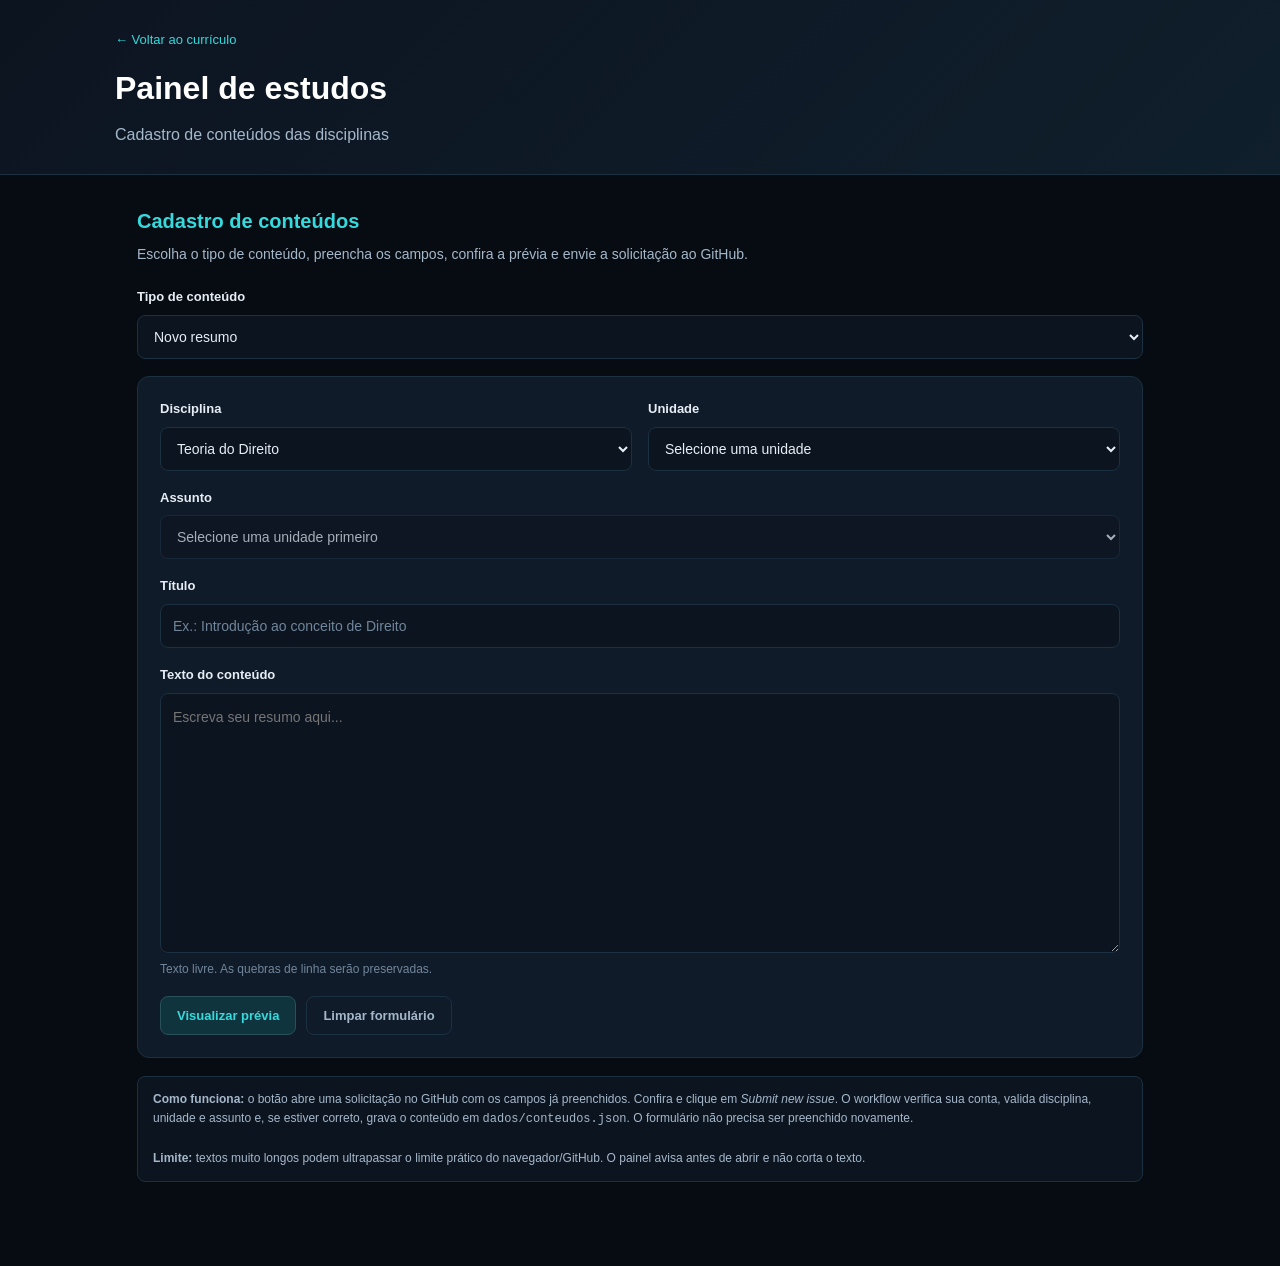
==== commit 0b9b3c75: "feat: adiciona cadastro de revisões de literatura" ====
--- a/admin.html
+++ b/admin.html
@@ -11,19 +11,25 @@
 <body class="pagina-admin">
 <header><div class="admin-largura"><a class="admin-voltar" href="direito.html">← Voltar ao currículo</a><h1>Painel de estudos</h1><p>Cadastro de conteúdos das disciplinas</p></div></header>
 <main class="admin-conteudo">
-<section class="admin-intro"><h2>Novo resumo</h2><p>Preencha o resumo uma única vez, confira a prévia e envie a solicitação já preenchida ao GitHub.</p></section>
+<section class="admin-intro"><h2>Cadastro de conteúdos</h2><p>Escolha o tipo de conteúdo, preencha os campos, confira a prévia e envie a solicitação ao GitHub.</p></section>
+<div class="admin-campo"><label for="tipo-conteudo">Tipo de conteúdo</label><select id="tipo-conteudo"><option value="resumos">Novo resumo</option><option value="revisoes">Nova revisão de literatura</option></select></div>
 <form id="form-resumo" class="admin-formulario">
 <div class="admin-grade"><div class="admin-campo"><label for="disciplina">Disciplina</label><select id="disciplina" required><option value="">Carregando disciplinas...</option></select></div><div class="admin-campo"><label for="unidade">Unidade</label><select id="unidade" required disabled><option value="">Selecione uma disciplina primeiro</option></select></div></div>
 <div class="admin-campo"><label for="assunto">Assunto</label><select id="assunto" required disabled><option value="">Selecione uma unidade primeiro</option></select></div>
-<div class="admin-campo"><label for="titulo">Título do resumo</label><input id="titulo" name="titulo" type="text" maxlength="180" placeholder="Ex.: Introdução ao conceito de Direito" required></div>
-<div class="admin-campo"><label for="conteudo">Texto do resumo</label><textarea id="conteudo" name="conteudo" placeholder="Escreva seu resumo aqui..." required></textarea><span class="admin-ajuda">Texto livre. As quebras de linha serão preservadas.</span></div>
+<div class="admin-campo"><label for="titulo">Título</label><input id="titulo" name="titulo" type="text" maxlength="180" placeholder="Ex.: Introdução ao conceito de Direito" required></div>
+<div id="campos-revisao" hidden>
+<div class="admin-campo"><label for="referencia">Referência bibliográfica</label><textarea id="referencia" name="referencia" style="min-height:100px" placeholder="Cole a referência bibliográfica completa (ABNT ou outro padrão)."></textarea></div>
+<div class="admin-campo"><label for="data-elaboracao">Data de elaboração (opcional)</label><input id="data-elaboracao" name="data-elaboracao" type="date"></div>
+</div>
+<div class="admin-campo"><label for="conteudo">Texto do conteúdo</label><textarea id="conteudo" name="conteudo" placeholder="Escreva seu resumo aqui..." required></textarea><span class="admin-ajuda">Texto livre. As quebras de linha serão preservadas.</span></div>
 <div class="admin-acoes"><button class="admin-botao admin-botao-principal" type="submit">Visualizar prévia</button><button class="admin-botao admin-botao-secundario" type="reset">Limpar formulário</button></div><p id="erro-carregamento" class="admin-erro" role="alert" hidden></p>
 </form>
 <section id="area-preview" class="admin-preview" aria-live="polite" hidden><h2>Pré-visualização</h2><p id="preview-meta" class="admin-preview-meta"></p><h3 id="preview-titulo" class="admin-preview-titulo"></h3><p id="preview-texto" class="admin-preview-texto"></p><div class="admin-acoes" style="margin-top:20px"><button id="enviar-github" class="admin-botao admin-botao-principal" type="button">Enviar para o GitHub</button><button id="voltar-edicao" class="admin-botao admin-botao-secundario" type="button">Voltar à edição</button></div><p id="mensagem-envio" role="status" class="admin-ajuda" hidden></p></section>
-<aside class="admin-aviso"><strong>Como funciona:</strong> o botão abre uma solicitação no GitHub com os campos já preenchidos. Confira e clique em <em>Submit new issue</em>. O workflow verifica sua conta, valida disciplina, unidade e assunto e, se estiver correto, grava o resumo em <code>dados/conteudos.json</code>. O formulário não precisa ser preenchido novamente.<br><br><strong>Limite:</strong> textos muito longos podem ultrapassar o limite prático do navegador/GitHub. O painel avisa antes de abrir e não corta o texto.</aside>
+<aside class="admin-aviso"><strong>Como funciona:</strong> o botão abre uma solicitação no GitHub com os campos já preenchidos. Confira e clique em <em>Submit new issue</em>. O workflow verifica sua conta, valida disciplina, unidade e assunto e, se estiver correto, grava o conteúdo em <code>dados/conteudos.json</code>. O formulário não precisa ser preenchido novamente.<br><br><strong>Limite:</strong> textos muito longos podem ultrapassar o limite prático do navegador/GitHub. O painel avisa antes de abrir e não corta o texto.</aside>
 </main>
 <script>
 (()=>{'use strict';
+const tipoSelect=document.getElementById('tipo-conteudo'),camposRevisao=document.getElementById('campos-revisao'),referenciaInput=document.getElementById('referencia'),dataInput=document.getElementById('data-elaboracao');
 const disciplinaSelect=document.getElementById('disciplina'),unidadeSelect=document.getElementById('unidade'),assuntoSelect=document.getElementById('assunto'),formulario=document.getElementById('form-resumo'),erro=document.getElementById('erro-carregamento'),areaPreview=document.getElementById('area-preview'),mensagemEnvio=document.getElementById('mensagem-envio');
 const REPOSITORIO_ISSUES='https://github.com/ricardofelippe/direito-ufpr/issues/new',LIMITE_URL=7000;let estrutura=null;
 function preencher(select,itens,inicial,id,nome){select.replaceChildren(new Option(inicial,''));itens.forEach(item=>select.add(new Option(item[nome],item[id])));select.disabled=itens.length===0}
@@ -31,10 +37,16 @@
 function assuntosDaUnidade(){const itens=estrutura.assuntos.filter(x=>x.unidade_id===unidadeSelect.value).sort((a,b)=>a.ordem-b.ordem);preencher(assuntoSelect,itens,itens.length?'Selecione um assunto':'Nenhum assunto cadastrado','id','nome')}
 async function carregar(){try{const r=await fetch('dados/estrutura.json',{cache:'no-store'});if(!r.ok)throw Error(`HTTP ${r.status}`);estrutura=await r.json();const itens=estrutura.disciplinas.filter(x=>x.categoria==='obrigatoria'||x.categoria==='optativa').sort((a,b)=>a.nome.localeCompare(b.nome,'pt-BR'));preencher(disciplinaSelect,itens,'Selecione uma disciplina','id','nome');if(itens.some(x=>x.id==='teoria-do-direito')){disciplinaSelect.value='teoria-do-direito';unidadesDaDisciplina()}}catch(e){erro.textContent='Não foi possível carregar dados/estrutura.json. Confira o caminho do arquivo.';erro.hidden=false;disciplinaSelect.replaceChildren(new Option('Falha ao carregar disciplinas',''));disciplinaSelect.disabled=true}}
 disciplinaSelect.addEventListener('change',unidadesDaDisciplina);unidadeSelect.addEventListener('change',assuntosDaUnidade);
-formulario.addEventListener('submit',e=>{e.preventDefault();if(!formulario.reportValidity())return;const d=estrutura.disciplinas.find(x=>x.id===disciplinaSelect.value),u=estrutura.unidades.find(x=>x.id===unidadeSelect.value),a=estrutura.assuntos.find(x=>x.id===assuntoSelect.value);if(!d||!u||!a||u.disciplina_id!==d.id||a.unidade_id!==u.id){erro.textContent='Seleção acadêmica inválida. Selecione novamente os campos.';erro.hidden=false;return}erro.hidden=true;document.getElementById('preview-meta').textContent=`${d.nome} · ${u.nome} · ${a.nome}`;document.getElementById('preview-titulo').textContent=document.getElementById('titulo').value.trim();document.getElementById('preview-texto').textContent=document.getElementById('conteudo').value.trim();mensagemEnvio.hidden=true;areaPreview.hidden=false;areaPreview.scrollIntoView({behavior:'smooth',block:'start'})});
+tipoSelect.addEventListener('change',()=>{const revisao=tipoSelect.value==='revisoes';camposRevisao.hidden=!revisao;referenciaInput.required=revisao;document.querySelector('.admin-intro h2').textContent=revisao?'Nova revisão de literatura':'Novo resumo';});
+formulario.addEventListener('submit',e=>{e.preventDefault();if(!formulario.reportValidity())return;const d=estrutura.disciplinas.find(x=>x.id===disciplinaSelect.value),u=estrutura.unidades.find(x=>x.id===unidadeSelect.value),a=estrutura.assuntos.find(x=>x.id===assuntoSelect.value);if(!d||!u||!a||u.disciplina_id!==d.id||a.unidade_id!==u.id){erro.textContent='Seleção acadêmica inválida. Selecione novamente os campos.';erro.hidden=false;return}erro.hidden=true;document.getElementById('preview-meta').textContent=`${d.nome} · ${u.nome} · ${a.nome}`+(tipoSelect.value==='revisoes'?` · Referência: ${referenciaInput.value.trim()}${dataInput.value?' · Data: '+dataInput.value:''}`:'');document.getElementById('preview-titulo').textContent=document.getElementById('titulo').value.trim();document.getElementById('preview-texto').textContent=document.getElementById('conteudo').value.trim();mensagemEnvio.hidden=true;areaPreview.hidden=false;areaPreview.scrollIntoView({behavior:'smooth',block:'start'})});
 document.getElementById('enviar-github').addEventListener('click',()=>{const d=estrutura.disciplinas.find(x=>x.id===disciplinaSelect.value),u=estrutura.unidades.find(x=>x.id===unidadeSelect.value),a=estrutura.assuntos.find(x=>x.id===assuntoSelect.value),titulo=document.getElementById('titulo').value.trim(),conteudo=document.getElementById('conteudo').value.trim();if(!d||!u||!a||!titulo||!conteudo||u.disciplina_id!==d.id||a.unidade_id!==u.id){mensagemEnvio.textContent='Confira os campos antes de enviar.';mensagemEnvio.hidden=false;return}
-const issueTitle=`[Novo resumo] ${titulo}`,issueBody=['<!-- DISCIPLINA_ID -->',d.id,'<!-- UNIDADE_ID -->',u.id,'<!-- ASSUNTO_ID -->',a.id,'<!-- TITULO -->',titulo,'<!-- CONTEUDO_INICIO -->',conteudo,'<!-- CONTEUDO_FIM -->'].join('\n'),url=`${REPOSITORIO_ISSUES}?${new URLSearchParams({title:issueTitle,body:issueBody})}`;
+const tipo=tipoSelect.value;
+const issueTitle=tipo==='revisoes'?`[Nova revisão] ${titulo}`:`[Novo resumo] ${titulo}`;
+const campos=['<!-- DISCIPLINA_ID -->',d.id,'<!-- UNIDADE_ID -->',u.id,'<!-- ASSUNTO_ID -->',a.id,'<!-- TITULO -->',titulo];
+if(tipo==='revisoes') campos.push('<!-- REFERENCIA -->',referenciaInput.value.trim(),'<!-- DATA_ELABORACAO -->',dataInput.value||'');
+campos.push('<!-- CONTEUDO_INICIO -->',conteudo,'<!-- CONTEUDO_FIM -->');
+const issueBody=campos.join('\n'),url=`${REPOSITORIO_ISSUES}?${new URLSearchParams({title:issueTitle,body:issueBody})}`;
 if(url.length>LIMITE_URL){mensagemEnvio.textContent=`O endereço ficou muito longo (${url.length} caracteres). Nada foi enviado e o texto não foi cortado. Reduza o conteúdo ou divida o resumo em partes menores.`;mensagemEnvio.hidden=false;return}mensagemEnvio.textContent='O GitHub será aberto com a solicitação preenchida. Confira os dados e clique em “Submit new issue”.';mensagemEnvio.hidden=false;window.open(url,'_blank','noopener')});
-document.getElementById('voltar-edicao').addEventListener('click',()=>{areaPreview.hidden=true;document.getElementById('titulo').focus()});formulario.addEventListener('reset',()=>{areaPreview.hidden=true;mensagemEnvio.hidden=true;setTimeout(()=>{if(estrutura){disciplinaSelect.value='teoria-do-direito';unidadesDaDisciplina()}},0)});carregar();
+document.getElementById('voltar-edicao').addEventListener('click',()=>{areaPreview.hidden=true;document.getElementById('titulo').focus()});formulario.addEventListener('reset',()=>{areaPreview.hidden=true;mensagemEnvio.hidden=true;setTimeout(()=>{tipoSelect.value='resumos';camposRevisao.hidden=true;referenciaInput.required=false;document.querySelector('.admin-intro h2').textContent='Novo resumo';if(estrutura){disciplinaSelect.value='teoria-do-direito';unidadesDaDisciplina()}},0)});carregar();
 })();
 </script></body></html>
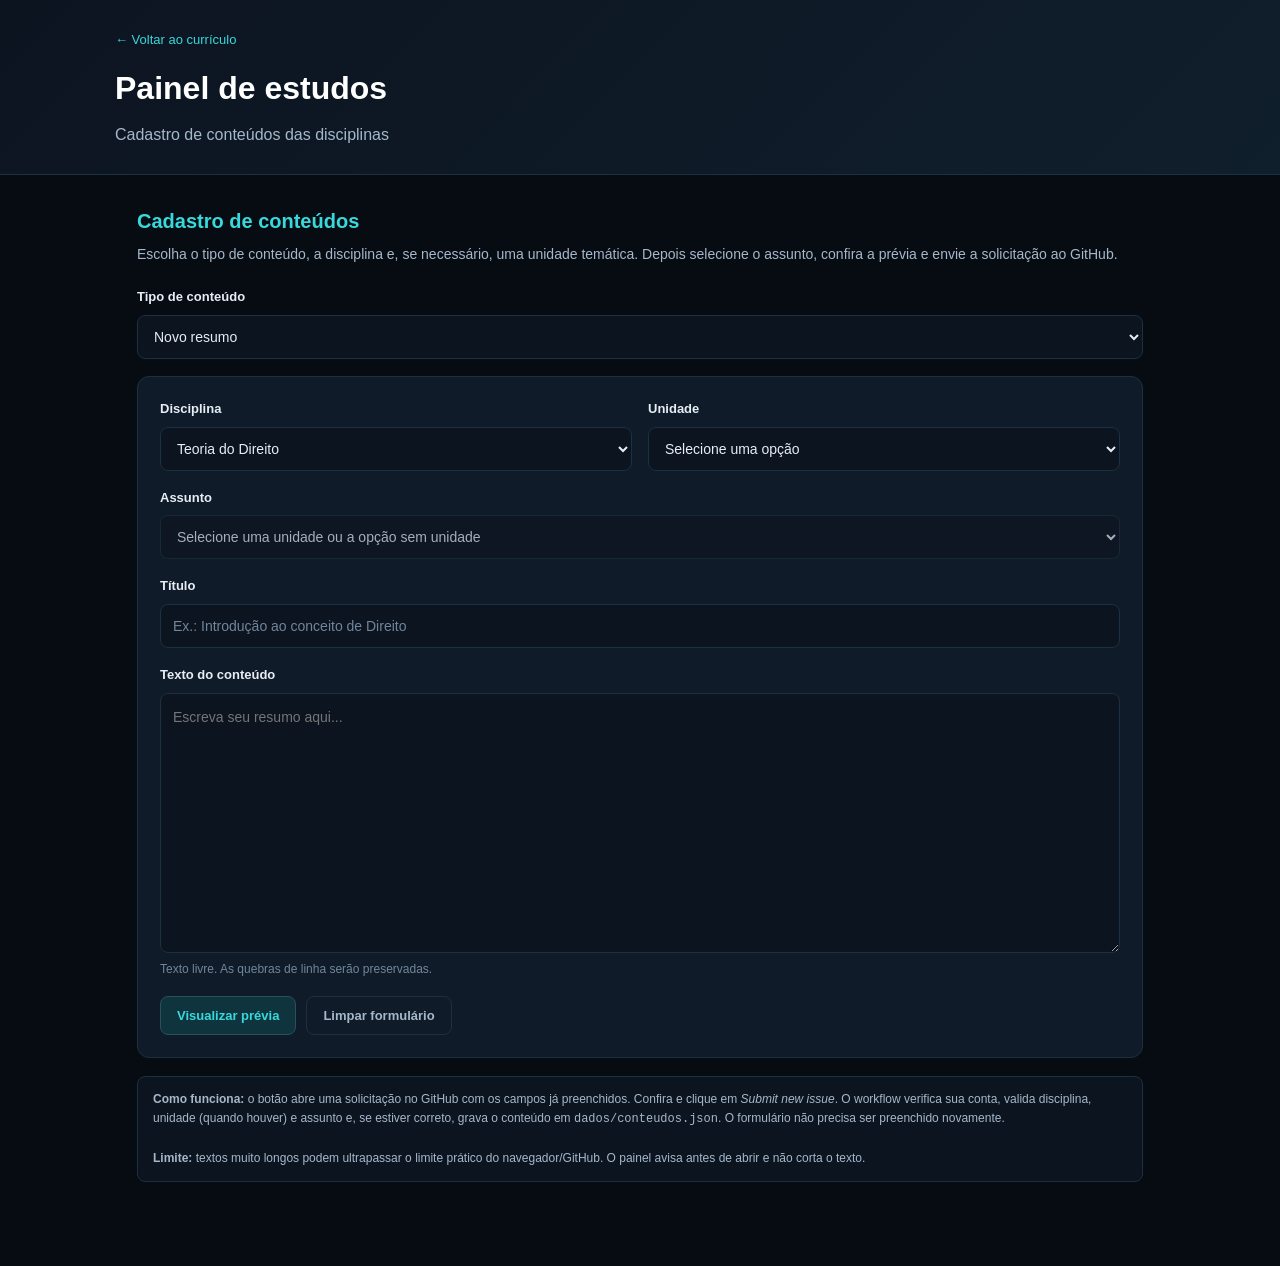
==== commit b0864b9f: "Permite assuntos diretamente nas disciplinas" ====
--- a/admin.html
+++ b/admin.html
@@ -11,11 +11,11 @@
 <body class="pagina-admin">
 <header><div class="admin-largura"><a class="admin-voltar" href="direito.html">← Voltar ao currículo</a><h1>Painel de estudos</h1><p>Cadastro de conteúdos das disciplinas</p></div></header>
 <main class="admin-conteudo">
-<section class="admin-intro"><h2>Cadastro de conteúdos</h2><p>Escolha o tipo de conteúdo, preencha os campos, confira a prévia e envie a solicitação ao GitHub.</p></section>
+<section class="admin-intro"><h2>Cadastro de conteúdos</h2><p>Escolha o tipo de conteúdo, a disciplina e, se necessário, uma unidade temática. Depois selecione o assunto, confira a prévia e envie a solicitação ao GitHub.</p></section>
 <div class="admin-campo"><label for="tipo-conteudo">Tipo de conteúdo</label><select id="tipo-conteudo"><option value="resumos">Novo resumo</option><option value="revisoes">Nova revisão de literatura</option></select></div>
 <form id="form-resumo" class="admin-formulario">
-<div class="admin-grade"><div class="admin-campo"><label for="disciplina">Disciplina</label><select id="disciplina" required><option value="">Carregando disciplinas...</option></select></div><div class="admin-campo"><label for="unidade">Unidade</label><select id="unidade" required disabled><option value="">Selecione uma disciplina primeiro</option></select></div></div>
-<div class="admin-campo"><label for="assunto">Assunto</label><select id="assunto" required disabled><option value="">Selecione uma unidade primeiro</option></select></div>
+<div class="admin-grade"><div class="admin-campo"><label for="disciplina">Disciplina</label><select id="disciplina" required><option value="">Carregando disciplinas...</option></select></div><div class="admin-campo"><label for="unidade">Unidade</label><select id="unidade" disabled><option value="">Selecione uma disciplina primeiro</option></select></div></div>
+<div class="admin-campo"><label for="assunto">Assunto</label><select id="assunto" required disabled><option value="">Selecione uma unidade ou a opção sem unidade</option></select></div>
 <div class="admin-campo"><label for="titulo">Título</label><input id="titulo" name="titulo" type="text" maxlength="180" placeholder="Ex.: Introdução ao conceito de Direito" required></div>
 <div id="campos-revisao" hidden>
 <div class="admin-campo"><label for="referencia">Referência bibliográfica</label><textarea id="referencia" name="referencia" style="min-height:100px" placeholder="Cole a referência bibliográfica completa (ABNT ou outro padrão)."></textarea></div>
@@ -25,7 +25,7 @@
 <div class="admin-acoes"><button class="admin-botao admin-botao-principal" type="submit">Visualizar prévia</button><button class="admin-botao admin-botao-secundario" type="reset">Limpar formulário</button></div><p id="erro-carregamento" class="admin-erro" role="alert" hidden></p>
 </form>
 <section id="area-preview" class="admin-preview" aria-live="polite" hidden><h2>Pré-visualização</h2><p id="preview-meta" class="admin-preview-meta"></p><h3 id="preview-titulo" class="admin-preview-titulo"></h3><p id="preview-texto" class="admin-preview-texto"></p><div class="admin-acoes" style="margin-top:20px"><button id="enviar-github" class="admin-botao admin-botao-principal" type="button">Enviar para o GitHub</button><button id="voltar-edicao" class="admin-botao admin-botao-secundario" type="button">Voltar à edição</button></div><p id="mensagem-envio" role="status" class="admin-ajuda" hidden></p></section>
-<aside class="admin-aviso"><strong>Como funciona:</strong> o botão abre uma solicitação no GitHub com os campos já preenchidos. Confira e clique em <em>Submit new issue</em>. O workflow verifica sua conta, valida disciplina, unidade e assunto e, se estiver correto, grava o conteúdo em <code>dados/conteudos.json</code>. O formulário não precisa ser preenchido novamente.<br><br><strong>Limite:</strong> textos muito longos podem ultrapassar o limite prático do navegador/GitHub. O painel avisa antes de abrir e não corta o texto.</aside>
+<aside class="admin-aviso"><strong>Como funciona:</strong> o botão abre uma solicitação no GitHub com os campos já preenchidos. Confira e clique em <em>Submit new issue</em>. O workflow verifica sua conta, valida disciplina, unidade (quando houver) e assunto e, se estiver correto, grava o conteúdo em <code>dados/conteudos.json</code>. O formulário não precisa ser preenchido novamente.<br><br><strong>Limite:</strong> textos muito longos podem ultrapassar o limite prático do navegador/GitHub. O painel avisa antes de abrir e não corta o texto.</aside>
 </main>
 <script>
 (()=>{'use strict';
@@ -33,16 +33,16 @@
 const disciplinaSelect=document.getElementById('disciplina'),unidadeSelect=document.getElementById('unidade'),assuntoSelect=document.getElementById('assunto'),formulario=document.getElementById('form-resumo'),erro=document.getElementById('erro-carregamento'),areaPreview=document.getElementById('area-preview'),mensagemEnvio=document.getElementById('mensagem-envio');
 const REPOSITORIO_ISSUES='https://github.com/ricardofelippe/direito-ufpr/issues/new',LIMITE_URL=7000;let estrutura=null;
 function preencher(select,itens,inicial,id,nome){select.replaceChildren(new Option(inicial,''));itens.forEach(item=>select.add(new Option(item[nome],item[id])));select.disabled=itens.length===0}
-function unidadesDaDisciplina(){const itens=estrutura.unidades.filter(x=>x.disciplina_id===disciplinaSelect.value).sort((a,b)=>a.ordem-b.ordem);preencher(unidadeSelect,itens,itens.length?'Selecione uma unidade':'Nenhuma unidade cadastrada','id','nome');preencher(assuntoSelect,[],'Selecione uma unidade primeiro','id','nome')}
-function assuntosDaUnidade(){const itens=estrutura.assuntos.filter(x=>x.unidade_id===unidadeSelect.value).sort((a,b)=>a.ordem-b.ordem);preencher(assuntoSelect,itens,itens.length?'Selecione um assunto':'Nenhum assunto cadastrado','id','nome')}
+function unidadesDaDisciplina(){const itens=estrutura.unidades.filter(x=>x.disciplina_id===disciplinaSelect.value).sort((a,b)=>a.ordem-b.ordem);unidadeSelect.replaceChildren(new Option('Selecione uma opção',''),new Option('Sem unidade temática','__sem_unidade__'));itens.forEach(item=>unidadeSelect.add(new Option(item.nome,item.id)));unidadeSelect.disabled=false;preencher(assuntoSelect,[],'Selecione uma unidade ou a opção sem unidade','id','nome')}
+function assuntosDaSelecao(){const disciplinaId=disciplinaSelect.value,unidadeId=unidadeSelect.value;if(!disciplinaId||!unidadeId){preencher(assuntoSelect,[],'Selecione uma unidade ou a opção sem unidade','id','nome');return}const itens=estrutura.assuntos.filter(x=>x.disciplina_id===disciplinaId&&(unidadeId==='__sem_unidade__'?(x.unidade_id===null||x.unidade_id===undefined||x.unidade_id===''):x.unidade_id===unidadeId)).sort((a,b)=>a.ordem-b.ordem);preencher(assuntoSelect,itens,itens.length?'Selecione um assunto':'Nenhum assunto cadastrado nesta opção','id','nome')}
 async function carregar(){try{const r=await fetch('dados/estrutura.json',{cache:'no-store'});if(!r.ok)throw Error(`HTTP ${r.status}`);estrutura=await r.json();const itens=estrutura.disciplinas.filter(x=>x.categoria==='obrigatoria'||x.categoria==='optativa').sort((a,b)=>a.nome.localeCompare(b.nome,'pt-BR'));preencher(disciplinaSelect,itens,'Selecione uma disciplina','id','nome');if(itens.some(x=>x.id==='teoria-do-direito')){disciplinaSelect.value='teoria-do-direito';unidadesDaDisciplina()}}catch(e){erro.textContent='Não foi possível carregar dados/estrutura.json. Confira o caminho do arquivo.';erro.hidden=false;disciplinaSelect.replaceChildren(new Option('Falha ao carregar disciplinas',''));disciplinaSelect.disabled=true}}
-disciplinaSelect.addEventListener('change',unidadesDaDisciplina);unidadeSelect.addEventListener('change',assuntosDaUnidade);
+disciplinaSelect.addEventListener('change',unidadesDaDisciplina);unidadeSelect.addEventListener('change',assuntosDaSelecao);
 tipoSelect.addEventListener('change',()=>{const revisao=tipoSelect.value==='revisoes';camposRevisao.hidden=!revisao;referenciaInput.required=revisao;document.querySelector('.admin-intro h2').textContent=revisao?'Nova revisão de literatura':'Novo resumo';});
-formulario.addEventListener('submit',e=>{e.preventDefault();if(!formulario.reportValidity())return;const d=estrutura.disciplinas.find(x=>x.id===disciplinaSelect.value),u=estrutura.unidades.find(x=>x.id===unidadeSelect.value),a=estrutura.assuntos.find(x=>x.id===assuntoSelect.value);if(!d||!u||!a||u.disciplina_id!==d.id||a.unidade_id!==u.id){erro.textContent='Seleção acadêmica inválida. Selecione novamente os campos.';erro.hidden=false;return}erro.hidden=true;document.getElementById('preview-meta').textContent=`${d.nome} · ${u.nome} · ${a.nome}`+(tipoSelect.value==='revisoes'?` · Referência: ${referenciaInput.value.trim()}${dataInput.value?' · Data: '+dataInput.value:''}`:'');document.getElementById('preview-titulo').textContent=document.getElementById('titulo').value.trim();document.getElementById('preview-texto').textContent=document.getElementById('conteudo').value.trim();mensagemEnvio.hidden=true;areaPreview.hidden=false;areaPreview.scrollIntoView({behavior:'smooth',block:'start'})});
-document.getElementById('enviar-github').addEventListener('click',()=>{const d=estrutura.disciplinas.find(x=>x.id===disciplinaSelect.value),u=estrutura.unidades.find(x=>x.id===unidadeSelect.value),a=estrutura.assuntos.find(x=>x.id===assuntoSelect.value),titulo=document.getElementById('titulo').value.trim(),conteudo=document.getElementById('conteudo').value.trim();if(!d||!u||!a||!titulo||!conteudo||u.disciplina_id!==d.id||a.unidade_id!==u.id){mensagemEnvio.textContent='Confira os campos antes de enviar.';mensagemEnvio.hidden=false;return}
+formulario.addEventListener('submit',e=>{e.preventDefault();if(!formulario.reportValidity())return;const d=estrutura.disciplinas.find(x=>x.id===disciplinaSelect.value),u=estrutura.unidades.find(x=>x.id===unidadeSelect.value),a=estrutura.assuntos.find(x=>x.id===assuntoSelect.value),direto=unidadeSelect.value==='__sem_unidade__';const vinculoValido=d&&a&&a.disciplina_id===d.id&&(direto?(a.unidade_id===null||a.unidade_id===undefined||a.unidade_id===''):(u&&u.disciplina_id===d.id&&a.unidade_id===u.id));if(!vinculoValido){erro.textContent='Seleção acadêmica inválida. Selecione novamente os campos.';erro.hidden=false;return}erro.hidden=true;document.getElementById('preview-meta').textContent=`${d.nome} · ${direto?'Sem unidade temática':u.nome} · ${a.nome}`+(tipoSelect.value==='revisoes'? ` · Referência: ${referenciaInput.value.trim()}${dataInput.value?' · Data: '+dataInput.value:''}`:'');document.getElementById('preview-titulo').textContent=document.getElementById('titulo').value.trim();document.getElementById('preview-texto').textContent=document.getElementById('conteudo').value.trim();mensagemEnvio.hidden=true;areaPreview.hidden=false;areaPreview.scrollIntoView({behavior:'smooth',block:'start'})});
+document.getElementById('enviar-github').addEventListener('click',()=>{const d=estrutura.disciplinas.find(x=>x.id===disciplinaSelect.value),u=estrutura.unidades.find(x=>x.id===unidadeSelect.value),a=estrutura.assuntos.find(x=>x.id===assuntoSelect.value),direto=unidadeSelect.value==='__sem_unidade__',titulo=document.getElementById('titulo').value.trim(),conteudo=document.getElementById('conteudo').value.trim(),vinculoValido=d&&a&&a.disciplina_id===d.id&&(direto?(a.unidade_id===null||a.unidade_id===undefined||a.unidade_id===''):(u&&u.disciplina_id===d.id&&a.unidade_id===u.id));if(!vinculoValido||!titulo||!conteudo){mensagemEnvio.textContent='Confira os campos antes de enviar.';mensagemEnvio.hidden=false;return}
 const tipo=tipoSelect.value;
 const issueTitle=tipo==='revisoes'?`[Nova revisão] ${titulo}`:`[Novo resumo] ${titulo}`;
-const campos=['<!-- DISCIPLINA_ID -->',d.id,'<!-- UNIDADE_ID -->',u.id,'<!-- ASSUNTO_ID -->',a.id,'<!-- TITULO -->',titulo];
+const campos=['<!-- DISCIPLINA_ID -->',d.id,'<!-- UNIDADE_ID -->',direto?'':u.id,'<!-- ASSUNTO_ID -->',a.id,'<!-- TITULO -->',titulo];
 if(tipo==='revisoes') campos.push('<!-- REFERENCIA -->',referenciaInput.value.trim(),'<!-- DATA_ELABORACAO -->',dataInput.value||'');
 campos.push('<!-- CONTEUDO_INICIO -->',conteudo,'<!-- CONTEUDO_FIM -->');
 const issueBody=campos.join('\n'),url=`${REPOSITORIO_ISSUES}?${new URLSearchParams({title:issueTitle,body:issueBody})}`;
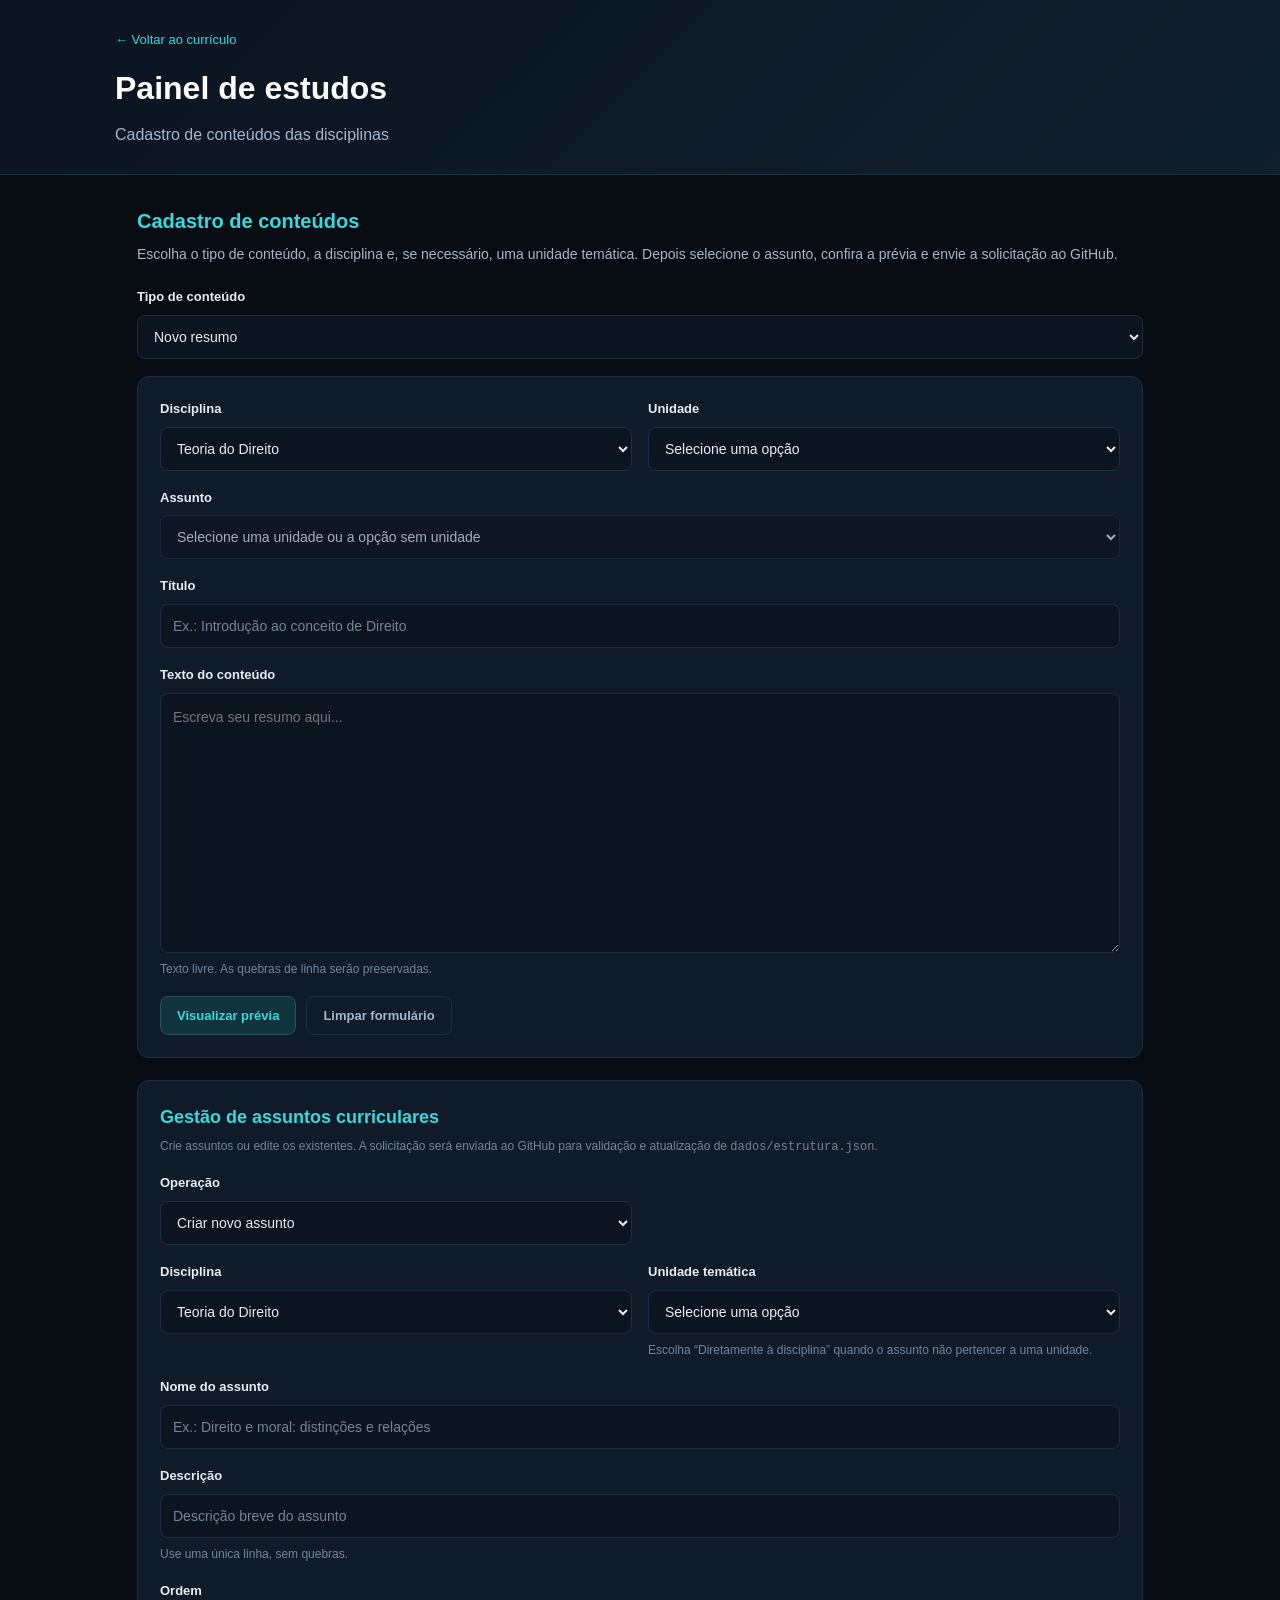
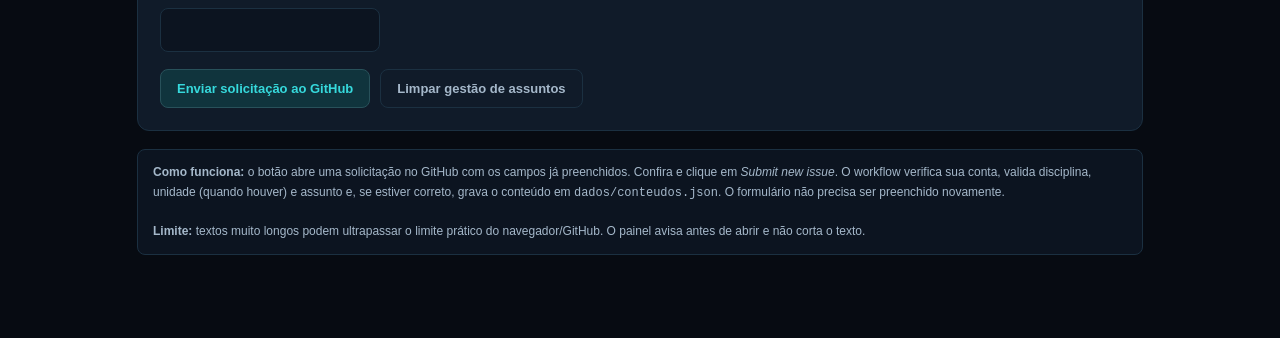
==== commit e2a5284b: "feat(admin): adiciona gestão de assuntos curriculares" ====
--- a/admin.html
+++ b/admin.html
@@ -25,6 +25,27 @@
 <div class="admin-acoes"><button class="admin-botao admin-botao-principal" type="submit">Visualizar prévia</button><button class="admin-botao admin-botao-secundario" type="reset">Limpar formulário</button></div><p id="erro-carregamento" class="admin-erro" role="alert" hidden></p>
 </form>
 <section id="area-preview" class="admin-preview" aria-live="polite" hidden><h2>Pré-visualização</h2><p id="preview-meta" class="admin-preview-meta"></p><h3 id="preview-titulo" class="admin-preview-titulo"></h3><p id="preview-texto" class="admin-preview-texto"></p><div class="admin-acoes" style="margin-top:20px"><button id="enviar-github" class="admin-botao admin-botao-principal" type="button">Enviar para o GitHub</button><button id="voltar-edicao" class="admin-botao admin-botao-secundario" type="button">Voltar à edição</button></div><p id="mensagem-envio" role="status" class="admin-ajuda" hidden></p></section>
+
+<section class="admin-preview" id="gestao-assuntos" style="margin-top:22px">
+  <h2>Gestão de assuntos curriculares</h2>
+  <p class="admin-preview-meta">Crie assuntos ou edite os existentes. A solicitação será enviada ao GitHub para validação e atualização de <code>dados/estrutura.json</code>.</p>
+  <form id="form-assunto">
+    <div class="admin-grade">
+      <div class="admin-campo"><label for="operacao-assunto">Operação</label><select id="operacao-assunto" required><option value="criar">Criar novo assunto</option><option value="editar">Editar assunto existente</option></select></div>
+      <div class="admin-campo" id="campo-assunto-existente" hidden><label for="assunto-existente">Assunto para editar</label><select id="assunto-existente"><option value="">Selecione um assunto</option></select></div>
+    </div>
+    <div class="admin-grade">
+      <div class="admin-campo"><label for="disciplina-assunto">Disciplina</label><select id="disciplina-assunto" required><option value="">Carregando disciplinas...</option></select></div>
+      <div class="admin-campo"><label for="unidade-assunto">Unidade temática</label><select id="unidade-assunto" required disabled><option value="">Selecione uma disciplina primeiro</option></select><span class="admin-ajuda">Escolha “Diretamente à disciplina” quando o assunto não pertencer a uma unidade.</span></div>
+    </div>
+    <div class="admin-campo"><label for="nome-assunto">Nome do assunto</label><input id="nome-assunto" type="text" maxlength="180" required placeholder="Ex.: Direito e moral: distinções e relações"></div>
+    <div class="admin-campo"><label for="descricao-assunto">Descrição</label><input id="descricao-assunto" type="text" maxlength="2000" placeholder="Descrição breve do assunto"><span class="admin-ajuda">Use uma única linha, sem quebras.</span></div>
+    <div class="admin-campo" style="max-width:220px"><label for="ordem-assunto">Ordem</label><input id="ordem-assunto" type="number" min="1" step="1" required></div>
+    <div class="admin-acoes"><button class="admin-botao admin-botao-principal" type="submit">Enviar solicitação ao GitHub</button><button class="admin-botao admin-botao-secundario" type="reset">Limpar gestão de assuntos</button></div>
+    <p id="erro-assunto" class="admin-erro" role="alert" hidden></p><p id="status-assunto" class="admin-ajuda" role="status" hidden></p>
+  </form>
+</section>
+
 <aside class="admin-aviso"><strong>Como funciona:</strong> o botão abre uma solicitação no GitHub com os campos já preenchidos. Confira e clique em <em>Submit new issue</em>. O workflow verifica sua conta, valida disciplina, unidade (quando houver) e assunto e, se estiver correto, grava o conteúdo em <code>dados/conteudos.json</code>. O formulário não precisa ser preenchido novamente.<br><br><strong>Limite:</strong> textos muito longos podem ultrapassar o limite prático do navegador/GitHub. O painel avisa antes de abrir e não corta o texto.</aside>
 </main>
 <script>
@@ -35,7 +56,7 @@
 function preencher(select,itens,inicial,id,nome){select.replaceChildren(new Option(inicial,''));itens.forEach(item=>select.add(new Option(item[nome],item[id])));select.disabled=itens.length===0}
 function unidadesDaDisciplina(){const itens=estrutura.unidades.filter(x=>x.disciplina_id===disciplinaSelect.value).sort((a,b)=>a.ordem-b.ordem);unidadeSelect.replaceChildren(new Option('Selecione uma opção',''),new Option('Sem unidade temática','__sem_unidade__'));itens.forEach(item=>unidadeSelect.add(new Option(item.nome,item.id)));unidadeSelect.disabled=false;preencher(assuntoSelect,[],'Selecione uma unidade ou a opção sem unidade','id','nome')}
 function assuntosDaSelecao(){const disciplinaId=disciplinaSelect.value,unidadeId=unidadeSelect.value;if(!disciplinaId||!unidadeId){preencher(assuntoSelect,[],'Selecione uma unidade ou a opção sem unidade','id','nome');return}const itens=estrutura.assuntos.filter(x=>x.disciplina_id===disciplinaId&&(unidadeId==='__sem_unidade__'?(x.unidade_id===null||x.unidade_id===undefined||x.unidade_id===''):x.unidade_id===unidadeId)).sort((a,b)=>a.ordem-b.ordem);preencher(assuntoSelect,itens,itens.length?'Selecione um assunto':'Nenhum assunto cadastrado nesta opção','id','nome')}
-async function carregar(){try{const r=await fetch('dados/estrutura.json',{cache:'no-store'});if(!r.ok)throw Error(`HTTP ${r.status}`);estrutura=await r.json();const itens=estrutura.disciplinas.filter(x=>x.categoria==='obrigatoria'||x.categoria==='optativa').sort((a,b)=>a.nome.localeCompare(b.nome,'pt-BR'));preencher(disciplinaSelect,itens,'Selecione uma disciplina','id','nome');if(itens.some(x=>x.id==='teoria-do-direito')){disciplinaSelect.value='teoria-do-direito';unidadesDaDisciplina()}}catch(e){erro.textContent='Não foi possível carregar dados/estrutura.json. Confira o caminho do arquivo.';erro.hidden=false;disciplinaSelect.replaceChildren(new Option('Falha ao carregar disciplinas',''));disciplinaSelect.disabled=true}}
+async function carregar(){try{const r=await fetch('dados/estrutura.json',{cache:'no-store'});if(!r.ok)throw Error(`HTTP ${r.status}`);estrutura=await r.json();const itens=estrutura.disciplinas.filter(x=>x.categoria==='obrigatoria'||x.categoria==='optativa').sort((a,b)=>a.nome.localeCompare(b.nome,'pt-BR'));preencher(disciplinaSelect,itens,'Selecione uma disciplina','id','nome');preencher(disciplinaAssunto,itens,'Selecione uma disciplina','id','nome');if(itens.some(x=>x.id==='teoria-do-direito')){disciplinaSelect.value='teoria-do-direito';unidadesDaDisciplina();disciplinaAssunto.value='teoria-do-direito';atualizarUnidadesAssunto();atualizarListaAssuntos()}}catch(e){erro.textContent='Não foi possível carregar dados/estrutura.json. Confira o caminho do arquivo.';erro.hidden=false;disciplinaSelect.replaceChildren(new Option('Falha ao carregar disciplinas',''));disciplinaSelect.disabled=true}}
 disciplinaSelect.addEventListener('change',unidadesDaDisciplina);unidadeSelect.addEventListener('change',assuntosDaSelecao);
 tipoSelect.addEventListener('change',()=>{const revisao=tipoSelect.value==='revisoes';camposRevisao.hidden=!revisao;referenciaInput.required=revisao;document.querySelector('.admin-intro h2').textContent=revisao?'Nova revisão de literatura':'Novo resumo';});
 formulario.addEventListener('submit',e=>{e.preventDefault();if(!formulario.reportValidity())return;const d=estrutura.disciplinas.find(x=>x.id===disciplinaSelect.value),u=estrutura.unidades.find(x=>x.id===unidadeSelect.value),a=estrutura.assuntos.find(x=>x.id===assuntoSelect.value),direto=unidadeSelect.value==='__sem_unidade__';const vinculoValido=d&&a&&a.disciplina_id===d.id&&(direto?(a.unidade_id===null||a.unidade_id===undefined||a.unidade_id===''):(u&&u.disciplina_id===d.id&&a.unidade_id===u.id));if(!vinculoValido){erro.textContent='Seleção acadêmica inválida. Selecione novamente os campos.';erro.hidden=false;return}erro.hidden=true;document.getElementById('preview-meta').textContent=`${d.nome} · ${direto?'Sem unidade temática':u.nome} · ${a.nome}`+(tipoSelect.value==='revisoes'? ` · Referência: ${referenciaInput.value.trim()}${dataInput.value?' · Data: '+dataInput.value:''}`:'');document.getElementById('preview-titulo').textContent=document.getElementById('titulo').value.trim();document.getElementById('preview-texto').textContent=document.getElementById('conteudo').value.trim();mensagemEnvio.hidden=true;areaPreview.hidden=false;areaPreview.scrollIntoView({behavior:'smooth',block:'start'})});
@@ -47,6 +68,60 @@
 campos.push('<!-- CONTEUDO_INICIO -->',conteudo,'<!-- CONTEUDO_FIM -->');
 const issueBody=campos.join('\n'),url=`${REPOSITORIO_ISSUES}?${new URLSearchParams({title:issueTitle,body:issueBody})}`;
 if(url.length>LIMITE_URL){mensagemEnvio.textContent=`O endereço ficou muito longo (${url.length} caracteres). Nada foi enviado e o texto não foi cortado. Reduza o conteúdo ou divida o resumo em partes menores.`;mensagemEnvio.hidden=false;return}mensagemEnvio.textContent='O GitHub será aberto com a solicitação preenchida. Confira os dados e clique em “Submit new issue”.';mensagemEnvio.hidden=false;window.open(url,'_blank','noopener')});
+const operacaoAssunto=document.getElementById('operacao-assunto');
+const disciplinaAssunto=document.getElementById('disciplina-assunto');
+const unidadeAssunto=document.getElementById('unidade-assunto');
+const assuntoExistente=document.getElementById('assunto-existente');
+const campoAssuntoExistente=document.getElementById('campo-assunto-existente');
+const nomeAssunto=document.getElementById('nome-assunto');
+const descricaoAssunto=document.getElementById('descricao-assunto');
+const ordemAssunto=document.getElementById('ordem-assunto');
+const formAssunto=document.getElementById('form-assunto');
+const erroAssunto=document.getElementById('erro-assunto');
+const statusAssunto=document.getElementById('status-assunto');
+const REPOSITORIO_ASSUNTOS='https://github.com/ricardofelippe/direito-ufpr/issues/new';
+function atualizarUnidadesAssunto(valor=''){
+ const itens=estrutura.unidades.filter(x=>x.disciplina_id===disciplinaAssunto.value).sort((a,b)=>a.ordem-b.ordem);
+ unidadeAssunto.replaceChildren(new Option('Selecione uma opção',''),new Option('Diretamente à disciplina','null'));
+ itens.forEach(item=>unidadeAssunto.add(new Option(item.nome,item.id)));
+ unidadeAssunto.disabled=!disciplinaAssunto.value;
+ if(valor) unidadeAssunto.value=valor;
+}
+function atualizarListaAssuntos(valor=''){
+ const itens=estrutura.assuntos.filter(x=>x.disciplina_id===disciplinaAssunto.value).sort((a,b)=>a.ordem-b.ordem);
+ assuntoExistente.replaceChildren(new Option('Selecione um assunto',''));
+ itens.forEach(item=>assuntoExistente.add(new Option(`${item.nome} (${item.id})`,item.id)));
+ if(valor) assuntoExistente.value=valor;
+}
+function carregarAssuntoParaEdicao(){
+ const item=estrutura.assuntos.find(x=>x.id===assuntoExistente.value); if(!item)return;
+ disciplinaAssunto.value=item.disciplina_id;
+ atualizarUnidadesAssunto(item.unidade_id===null||item.unidade_id===undefined||item.unidade_id===''?'null':item.unidade_id);
+ nomeAssunto.value=item.nome||''; descricaoAssunto.value=item.descricao||''; ordemAssunto.value=item.ordem||1;
+}
+operacaoAssunto.addEventListener('change',()=>{
+ const editar=operacaoAssunto.value==='editar'; campoAssuntoExistente.hidden=!editar; assuntoExistente.required=editar;
+ nomeAssunto.value=''; descricaoAssunto.value=''; ordemAssunto.value=''; if(editar)atualizarListaAssuntos();
+ erroAssunto.hidden=true; statusAssunto.hidden=true;
+});
+disciplinaAssunto.addEventListener('change',()=>{atualizarUnidadesAssunto();if(operacaoAssunto.value==='editar')atualizarListaAssuntos();});
+assuntoExistente.addEventListener('change',carregarAssuntoParaEdicao);
+formAssunto.addEventListener('submit',e=>{
+ e.preventDefault(); erroAssunto.hidden=true; statusAssunto.hidden=true;
+ const operacao=operacaoAssunto.value, disciplina=estrutura.disciplinas.find(x=>x.id===disciplinaAssunto.value), unidadeId=unidadeAssunto.value;
+ const unidade=unidadeId==='null'?null:estrutura.unidades.find(x=>x.id===unidadeId);
+ const atual=operacao==='editar'?estrutura.assuntos.find(x=>x.id===assuntoExistente.value):null;
+ const nome=nomeAssunto.value.trim(), descricao=descricaoAssunto.value.trim(), ordem=Number(ordemAssunto.value);
+ if(!disciplina||!unidadeId||(unidadeId!=='null'&&(!unidade||unidade.disciplina_id!==disciplina.id))){erroAssunto.textContent='Selecione uma disciplina e uma unidade válida, ou o vínculo direto à disciplina.';erroAssunto.hidden=false;return;}
+ if(operacao==='editar'&&!atual){erroAssunto.textContent='Selecione o assunto que deseja editar.';erroAssunto.hidden=false;return;}
+ if(!nome||nome.length>180||descricao.length>2000||!Number.isInteger(ordem)||ordem<1){erroAssunto.textContent='Confira o nome, a descrição e a ordem. A ordem deve ser um inteiro maior que zero.';erroAssunto.hidden=false;return;}
+ const linhas=['<!-- OPERACAO -->',operacao,'<!-- ASSUNTO_ID -->',atual?atual.id:'','<!-- DISCIPLINA_ID -->',disciplina.id,'<!-- UNIDADE_ID -->',unidadeId,'<!-- NOME -->',nome,'<!-- DESCRICAO -->',descricao,'<!-- ORDEM -->',String(ordem)];
+ const titulo=`[Gerenciar assunto] ${operacao==='criar'?'Novo':'Editar'}: ${nome}`;
+ const url=`${REPOSITORIO_ASSUNTOS}?${new URLSearchParams({title:titulo,body:linhas.join('\n')})}`;
+ if(url.length>LIMITE_URL){erroAssunto.textContent='A solicitação ficou muito longa para ser aberta pelo navegador. Reduza os campos.';erroAssunto.hidden=false;return;}
+ statusAssunto.textContent='O GitHub será aberto com a solicitação preenchida. Confira os dados e clique em “Submit new issue”.'; statusAssunto.hidden=false; window.open(url,'_blank','noopener');
+});
+formAssunto.addEventListener('reset',()=>setTimeout(()=>{campoAssuntoExistente.hidden=true;assuntoExistente.required=false;if(estrutura){disciplinaAssunto.value='';atualizarUnidadesAssunto();atualizarListaAssuntos();}erroAssunto.hidden=true;statusAssunto.hidden=true;},0));
 document.getElementById('voltar-edicao').addEventListener('click',()=>{areaPreview.hidden=true;document.getElementById('titulo').focus()});formulario.addEventListener('reset',()=>{areaPreview.hidden=true;mensagemEnvio.hidden=true;setTimeout(()=>{tipoSelect.value='resumos';camposRevisao.hidden=true;referenciaInput.required=false;document.querySelector('.admin-intro h2').textContent='Novo resumo';if(estrutura){disciplinaSelect.value='teoria-do-direito';unidadesDaDisciplina()}},0)});carregar();
 })();
 </script></body></html>
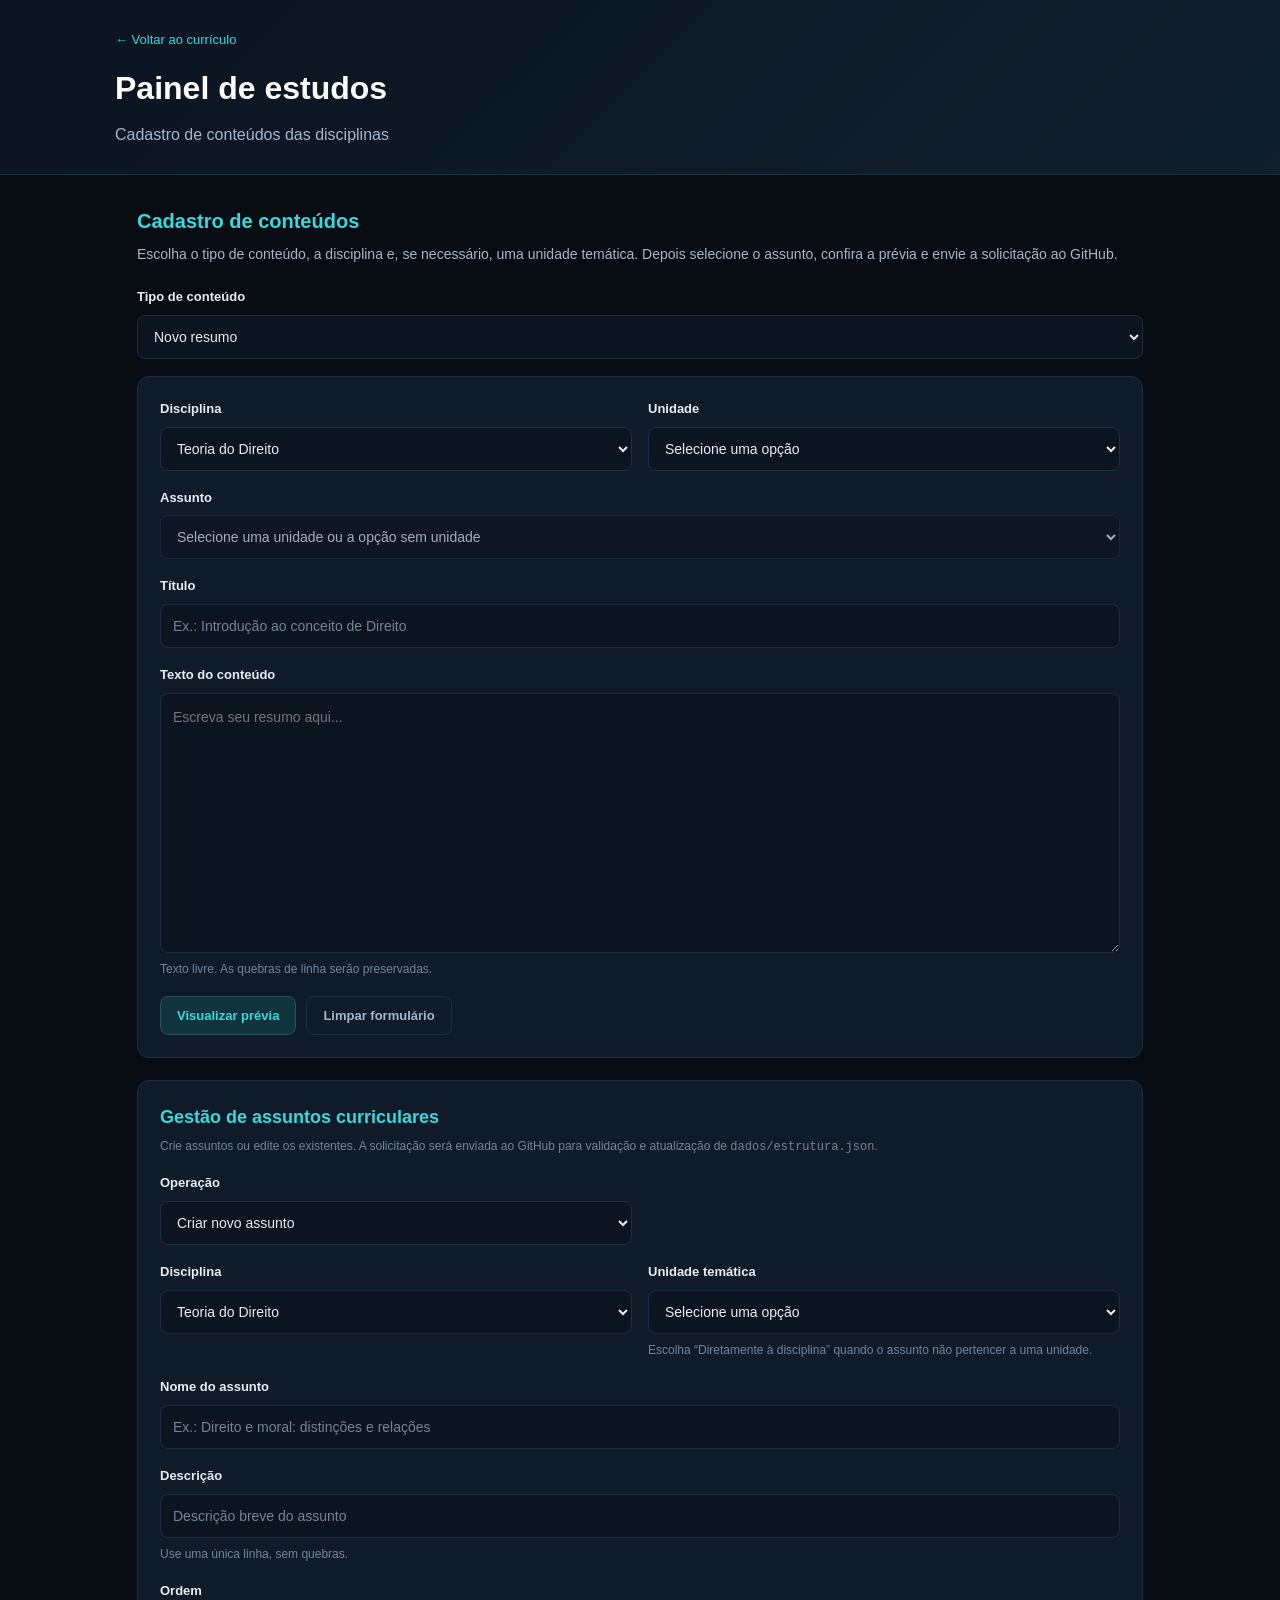
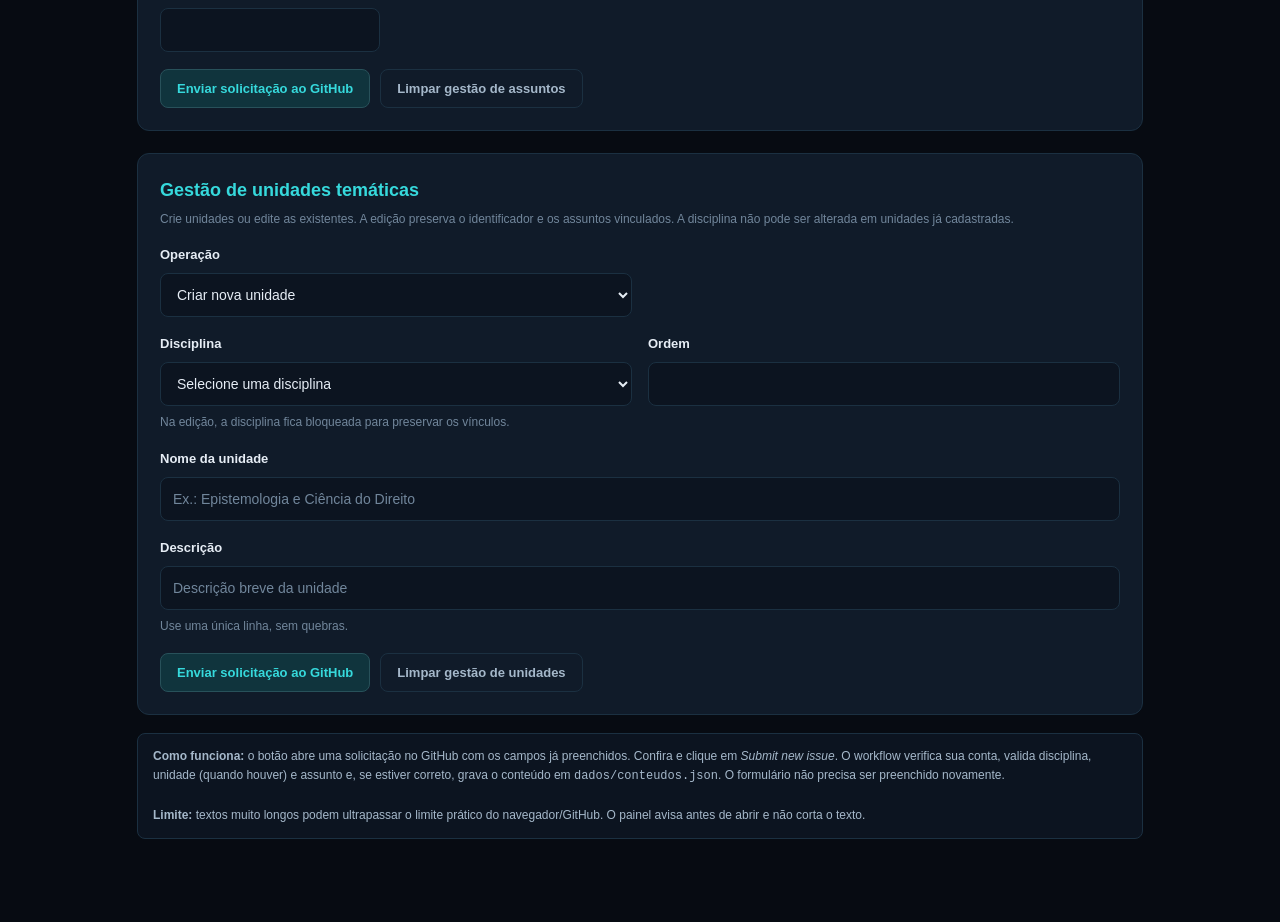
==== commit 69ffd406: "feat(admin): adiciona gestão de unidades temáticas" ====
--- a/admin.html
+++ b/admin.html
@@ -46,6 +46,53 @@
   </form>
 </section>
 
+
+<section class="admin-preview" id="gestao-unidades" style="margin-top:22px">
+  <h2>Gestão de unidades temáticas</h2>
+  <p class="admin-preview-meta">Crie unidades ou edite as existentes. A edição preserva o identificador e os assuntos vinculados. A disciplina não pode ser alterada em unidades já cadastradas.</p>
+  <form id="form-unidade">
+    <div class="admin-grade">
+      <div class="admin-campo">
+        <label for="operacao-unidade">Operação</label>
+        <select id="operacao-unidade" required>
+          <option value="criar">Criar nova unidade</option>
+          <option value="editar">Editar unidade existente</option>
+        </select>
+      </div>
+      <div class="admin-campo" id="campo-unidade-existente" hidden>
+        <label for="unidade-existente">Unidade para editar</label>
+        <select id="unidade-existente"><option value="">Selecione uma unidade</option></select>
+      </div>
+    </div>
+    <div class="admin-grade">
+      <div class="admin-campo">
+        <label for="disciplina-unidade">Disciplina</label>
+        <select id="disciplina-unidade" required><option value="">Carregando disciplinas...</option></select>
+        <span class="admin-ajuda" id="ajuda-disciplina-unidade">Na edição, a disciplina fica bloqueada para preservar os vínculos.</span>
+      </div>
+      <div class="admin-campo">
+        <label for="ordem-unidade">Ordem</label>
+        <input id="ordem-unidade" type="number" min="1" step="1" required>
+      </div>
+    </div>
+    <div class="admin-campo">
+      <label for="nome-unidade">Nome da unidade</label>
+      <input id="nome-unidade" type="text" maxlength="180" required placeholder="Ex.: Epistemologia e Ciência do Direito">
+    </div>
+    <div class="admin-campo">
+      <label for="descricao-unidade">Descrição</label>
+      <input id="descricao-unidade" type="text" maxlength="2000" placeholder="Descrição breve da unidade">
+      <span class="admin-ajuda">Use uma única linha, sem quebras.</span>
+    </div>
+    <div class="admin-acoes">
+      <button class="admin-botao admin-botao-principal" type="submit">Enviar solicitação ao GitHub</button>
+      <button class="admin-botao admin-botao-secundario" type="reset">Limpar gestão de unidades</button>
+    </div>
+    <p id="erro-unidade" class="admin-erro" role="alert" hidden></p>
+    <p id="status-unidade" class="admin-ajuda" role="status" hidden></p>
+  </form>
+</section>
+
 <aside class="admin-aviso"><strong>Como funciona:</strong> o botão abre uma solicitação no GitHub com os campos já preenchidos. Confira e clique em <em>Submit new issue</em>. O workflow verifica sua conta, valida disciplina, unidade (quando houver) e assunto e, se estiver correto, grava o conteúdo em <code>dados/conteudos.json</code>. O formulário não precisa ser preenchido novamente.<br><br><strong>Limite:</strong> textos muito longos podem ultrapassar o limite prático do navegador/GitHub. O painel avisa antes de abrir e não corta o texto.</aside>
 </main>
 <script>
@@ -56,7 +103,7 @@
 function preencher(select,itens,inicial,id,nome){select.replaceChildren(new Option(inicial,''));itens.forEach(item=>select.add(new Option(item[nome],item[id])));select.disabled=itens.length===0}
 function unidadesDaDisciplina(){const itens=estrutura.unidades.filter(x=>x.disciplina_id===disciplinaSelect.value).sort((a,b)=>a.ordem-b.ordem);unidadeSelect.replaceChildren(new Option('Selecione uma opção',''),new Option('Sem unidade temática','__sem_unidade__'));itens.forEach(item=>unidadeSelect.add(new Option(item.nome,item.id)));unidadeSelect.disabled=false;preencher(assuntoSelect,[],'Selecione uma unidade ou a opção sem unidade','id','nome')}
 function assuntosDaSelecao(){const disciplinaId=disciplinaSelect.value,unidadeId=unidadeSelect.value;if(!disciplinaId||!unidadeId){preencher(assuntoSelect,[],'Selecione uma unidade ou a opção sem unidade','id','nome');return}const itens=estrutura.assuntos.filter(x=>x.disciplina_id===disciplinaId&&(unidadeId==='__sem_unidade__'?(x.unidade_id===null||x.unidade_id===undefined||x.unidade_id===''):x.unidade_id===unidadeId)).sort((a,b)=>a.ordem-b.ordem);preencher(assuntoSelect,itens,itens.length?'Selecione um assunto':'Nenhum assunto cadastrado nesta opção','id','nome')}
-async function carregar(){try{const r=await fetch('dados/estrutura.json',{cache:'no-store'});if(!r.ok)throw Error(`HTTP ${r.status}`);estrutura=await r.json();const itens=estrutura.disciplinas.filter(x=>x.categoria==='obrigatoria'||x.categoria==='optativa').sort((a,b)=>a.nome.localeCompare(b.nome,'pt-BR'));preencher(disciplinaSelect,itens,'Selecione uma disciplina','id','nome');preencher(disciplinaAssunto,itens,'Selecione uma disciplina','id','nome');if(itens.some(x=>x.id==='teoria-do-direito')){disciplinaSelect.value='teoria-do-direito';unidadesDaDisciplina();disciplinaAssunto.value='teoria-do-direito';atualizarUnidadesAssunto();atualizarListaAssuntos()}}catch(e){erro.textContent='Não foi possível carregar dados/estrutura.json. Confira o caminho do arquivo.';erro.hidden=false;disciplinaSelect.replaceChildren(new Option('Falha ao carregar disciplinas',''));disciplinaSelect.disabled=true}}
+async function carregar(){try{const r=await fetch('dados/estrutura.json',{cache:'no-store'});if(!r.ok)throw Error(`HTTP ${r.status}`);estrutura=await r.json();const itens=estrutura.disciplinas.filter(x=>x.categoria==='obrigatoria'||x.categoria==='optativa').sort((a,b)=>a.nome.localeCompare(b.nome,'pt-BR'));preencher(disciplinaSelect,itens,'Selecione uma disciplina','id','nome');preencher(disciplinaAssunto,itens,'Selecione uma disciplina','id','nome');preencher(disciplinaUnidade,itens,'Selecione uma disciplina','id','nome');atualizarListaUnidades();if(itens.some(x=>x.id==='teoria-do-direito')){disciplinaSelect.value='teoria-do-direito';unidadesDaDisciplina();disciplinaAssunto.value='teoria-do-direito';atualizarUnidadesAssunto();atualizarListaAssuntos()}}catch(e){erro.textContent='Não foi possível carregar dados/estrutura.json. Confira o caminho do arquivo.';erro.hidden=false;disciplinaSelect.replaceChildren(new Option('Falha ao carregar disciplinas',''));disciplinaSelect.disabled=true}}
 disciplinaSelect.addEventListener('change',unidadesDaDisciplina);unidadeSelect.addEventListener('change',assuntosDaSelecao);
 tipoSelect.addEventListener('change',()=>{const revisao=tipoSelect.value==='revisoes';camposRevisao.hidden=!revisao;referenciaInput.required=revisao;document.querySelector('.admin-intro h2').textContent=revisao?'Nova revisão de literatura':'Novo resumo';});
 formulario.addEventListener('submit',e=>{e.preventDefault();if(!formulario.reportValidity())return;const d=estrutura.disciplinas.find(x=>x.id===disciplinaSelect.value),u=estrutura.unidades.find(x=>x.id===unidadeSelect.value),a=estrutura.assuntos.find(x=>x.id===assuntoSelect.value),direto=unidadeSelect.value==='__sem_unidade__';const vinculoValido=d&&a&&a.disciplina_id===d.id&&(direto?(a.unidade_id===null||a.unidade_id===undefined||a.unidade_id===''):(u&&u.disciplina_id===d.id&&a.unidade_id===u.id));if(!vinculoValido){erro.textContent='Seleção acadêmica inválida. Selecione novamente os campos.';erro.hidden=false;return}erro.hidden=true;document.getElementById('preview-meta').textContent=`${d.nome} · ${direto?'Sem unidade temática':u.nome} · ${a.nome}`+(tipoSelect.value==='revisoes'? ` · Referência: ${referenciaInput.value.trim()}${dataInput.value?' · Data: '+dataInput.value:''}`:'');document.getElementById('preview-titulo').textContent=document.getElementById('titulo').value.trim();document.getElementById('preview-texto').textContent=document.getElementById('conteudo').value.trim();mensagemEnvio.hidden=true;areaPreview.hidden=false;areaPreview.scrollIntoView({behavior:'smooth',block:'start'})});
@@ -122,6 +169,127 @@
  statusAssunto.textContent='O GitHub será aberto com a solicitação preenchida. Confira os dados e clique em “Submit new issue”.'; statusAssunto.hidden=false; window.open(url,'_blank','noopener');
 });
 formAssunto.addEventListener('reset',()=>setTimeout(()=>{campoAssuntoExistente.hidden=true;assuntoExistente.required=false;if(estrutura){disciplinaAssunto.value='';atualizarUnidadesAssunto();atualizarListaAssuntos();}erroAssunto.hidden=true;statusAssunto.hidden=true;},0));
+
+const operacaoUnidade=document.getElementById('operacao-unidade');
+const unidadeExistente=document.getElementById('unidade-existente');
+const campoUnidadeExistente=document.getElementById('campo-unidade-existente');
+const disciplinaUnidade=document.getElementById('disciplina-unidade');
+const nomeUnidade=document.getElementById('nome-unidade');
+const descricaoUnidade=document.getElementById('descricao-unidade');
+const ordemUnidade=document.getElementById('ordem-unidade');
+const formUnidade=document.getElementById('form-unidade');
+const erroUnidade=document.getElementById('erro-unidade');
+const statusUnidade=document.getElementById('status-unidade');
+const REPOSITORIO_UNIDADES='https://github.com/ricardofelippe/direito-ufpr/issues/new';
+
+function atualizarListaUnidades(valor=''){
+  if(!estrutura)return;
+  const itens=[...estrutura.unidades].sort((a,b)=>{
+    const da=estrutura.disciplinas.find(d=>d.id===a.disciplina_id)?.nome||'';
+    const db=estrutura.disciplinas.find(d=>d.id===b.disciplina_id)?.nome||'';
+    return da.localeCompare(db,'pt-BR') || a.ordem-b.ordem;
+  });
+  unidadeExistente.replaceChildren(new Option('Selecione uma unidade',''));
+  itens.forEach(item=>{
+    const disciplina=estrutura.disciplinas.find(d=>d.id===item.disciplina_id);
+    unidadeExistente.add(new Option(`${item.nome} — ${disciplina?.nome||item.disciplina_id}`,item.id));
+  });
+  if(valor)unidadeExistente.value=valor;
+}
+
+function carregarUnidadeParaEdicao(){
+  const item=estrutura.unidades.find(x=>x.id===unidadeExistente.value);
+  if(!item)return;
+  disciplinaUnidade.value=item.disciplina_id;
+  disciplinaUnidade.disabled=true;
+  nomeUnidade.value=item.nome||'';
+  descricaoUnidade.value=item.descricao||'';
+  ordemUnidade.value=item.ordem||1;
+}
+
+operacaoUnidade.addEventListener('change',()=>{
+  const editar=operacaoUnidade.value==='editar';
+  campoUnidadeExistente.hidden=!editar;
+  unidadeExistente.required=editar;
+  disciplinaUnidade.disabled=editar;
+  nomeUnidade.value='';
+  descricaoUnidade.value='';
+  ordemUnidade.value='';
+  unidadeExistente.value='';
+  erroUnidade.hidden=true;
+  statusUnidade.hidden=true;
+  if(!editar){
+    disciplinaUnidade.value='';
+  }
+});
+
+unidadeExistente.addEventListener('change',carregarUnidadeParaEdicao);
+
+formUnidade.addEventListener('submit',e=>{
+  e.preventDefault();
+  erroUnidade.hidden=true;
+  statusUnidade.hidden=true;
+
+  const operacao=operacaoUnidade.value;
+  const atual=operacao==='editar'
+    ? estrutura.unidades.find(x=>x.id===unidadeExistente.value)
+    : null;
+  const disciplina=estrutura.disciplinas.find(x=>x.id===disciplinaUnidade.value);
+  const nome=nomeUnidade.value.trim();
+  const descricao=descricaoUnidade.value.trim();
+  const ordem=Number(ordemUnidade.value);
+
+  if(operacao==='editar'&&!atual){
+    erroUnidade.textContent='Selecione a unidade que deseja editar.';
+    erroUnidade.hidden=false;
+    return;
+  }
+  if(!disciplina){
+    erroUnidade.textContent='Selecione uma disciplina válida.';
+    erroUnidade.hidden=false;
+    return;
+  }
+  if(atual&&atual.disciplina_id!==disciplina.id){
+    erroUnidade.textContent='A disciplina da unidade existente não pode ser alterada.';
+    erroUnidade.hidden=false;
+    return;
+  }
+  if(!nome||nome.length>180||descricao.length>2000||!Number.isInteger(ordem)||ordem<1){
+    erroUnidade.textContent='Confira o nome, a descrição e a ordem. A ordem deve ser um inteiro maior que zero.';
+    erroUnidade.hidden=false;
+    return;
+  }
+
+  const linhas=[
+    '<!-- OPERACAO -->',operacao,
+    '<!-- UNIDADE_ID -->',atual?atual.id:'',
+    '<!-- DISCIPLINA_ID -->',disciplina.id,
+    '<!-- NOME -->',nome,
+    '<!-- DESCRICAO -->',descricao,
+    '<!-- ORDEM -->',String(ordem)
+  ];
+  const titulo=`[Gerenciar unidade] ${operacao==='criar'?'Criar':'Editar'}: ${nome}`;
+  const url=`${REPOSITORIO_UNIDADES}?${new URLSearchParams({title:titulo,body:linhas.join('\n')})}`;
+  if(url.length>LIMITE_URL){
+    erroUnidade.textContent='A solicitação ficou muito longa para ser aberta pelo navegador. Reduza os campos.';
+    erroUnidade.hidden=false;
+    return;
+  }
+  statusUnidade.textContent='O GitHub será aberto com a solicitação preenchida. Confira os dados e clique em “Submit new issue”.';
+  statusUnidade.hidden=false;
+  window.open(url,'_blank','noopener');
+});
+
+formUnidade.addEventListener('reset',()=>setTimeout(()=>{
+  campoUnidadeExistente.hidden=true;
+  unidadeExistente.required=false;
+  disciplinaUnidade.disabled=false;
+  disciplinaUnidade.value='';
+  unidadeExistente.value='';
+  erroUnidade.hidden=true;
+  statusUnidade.hidden=true;
+},0));
+
 document.getElementById('voltar-edicao').addEventListener('click',()=>{areaPreview.hidden=true;document.getElementById('titulo').focus()});formulario.addEventListener('reset',()=>{areaPreview.hidden=true;mensagemEnvio.hidden=true;setTimeout(()=>{tipoSelect.value='resumos';camposRevisao.hidden=true;referenciaInput.required=false;document.querySelector('.admin-intro h2').textContent='Novo resumo';if(estrutura){disciplinaSelect.value='teoria-do-direito';unidadesDaDisciplina()}},0)});carregar();
 })();
 </script></body></html>
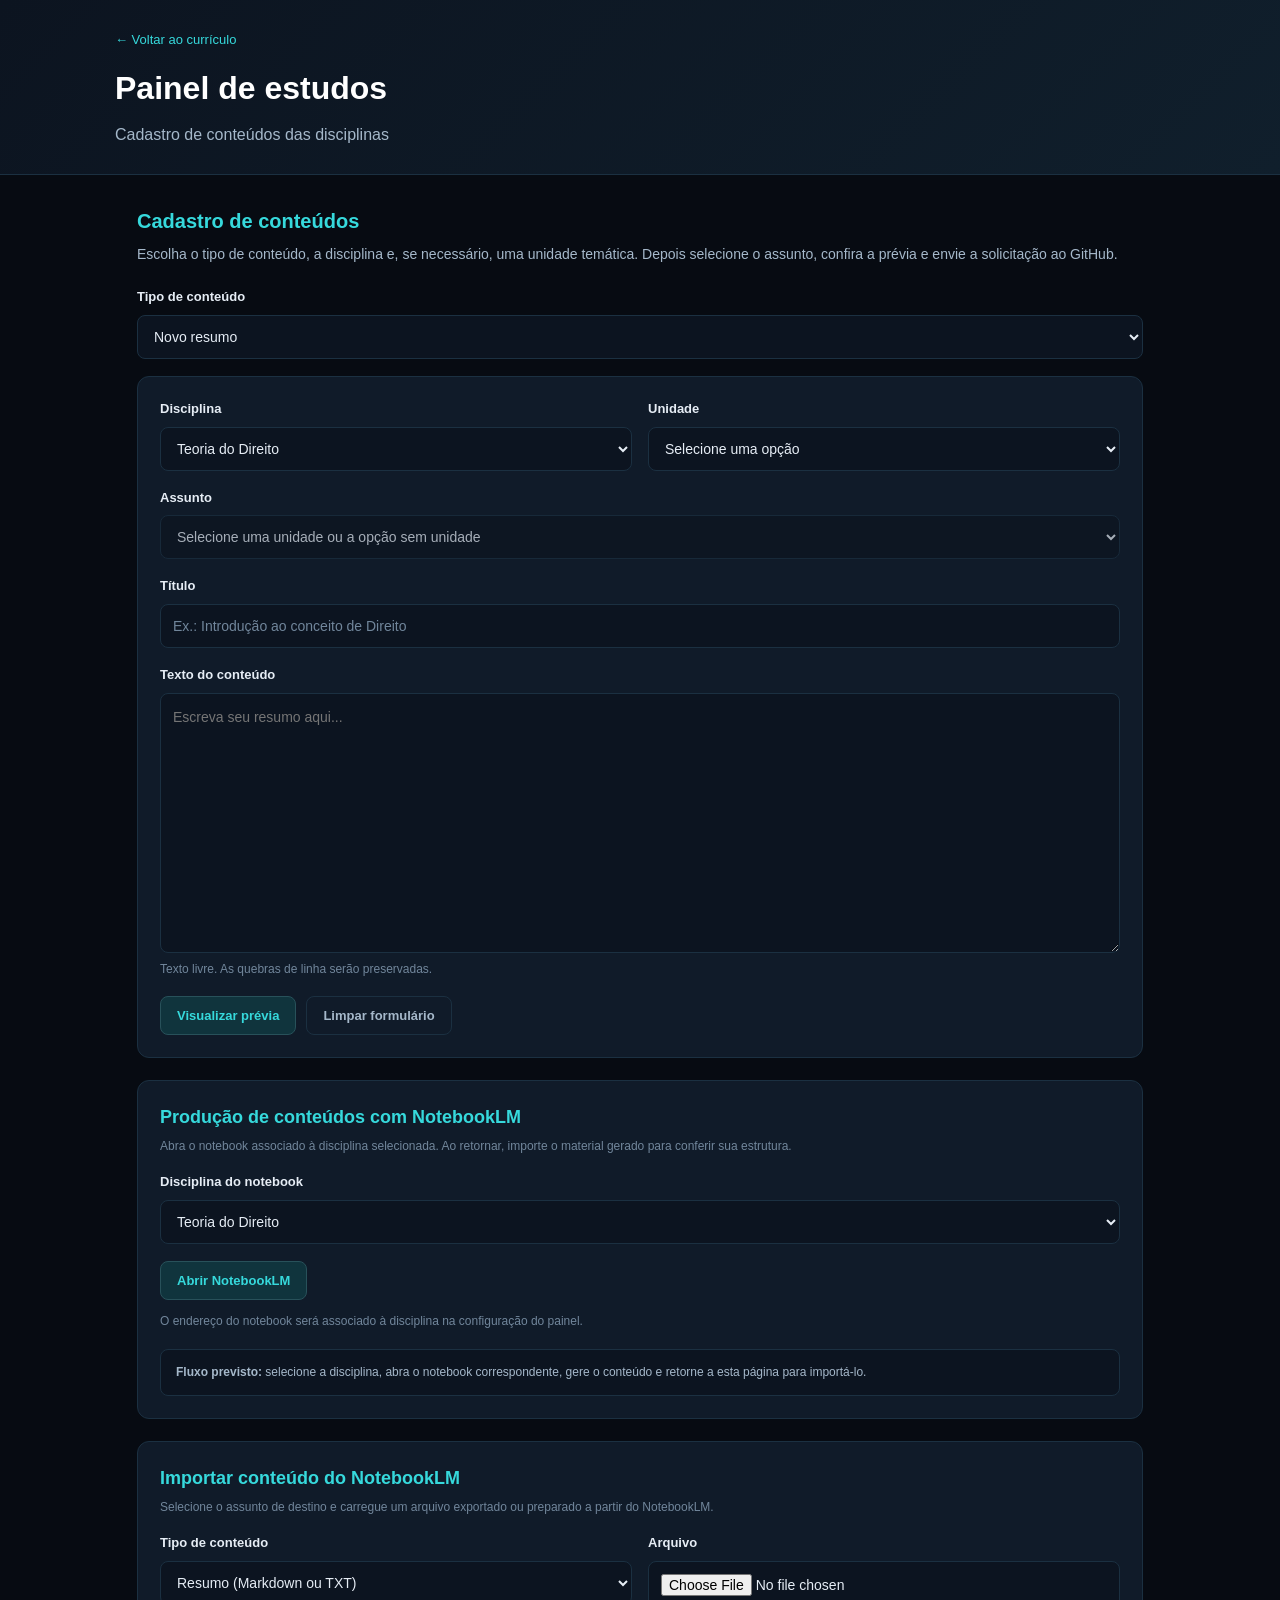
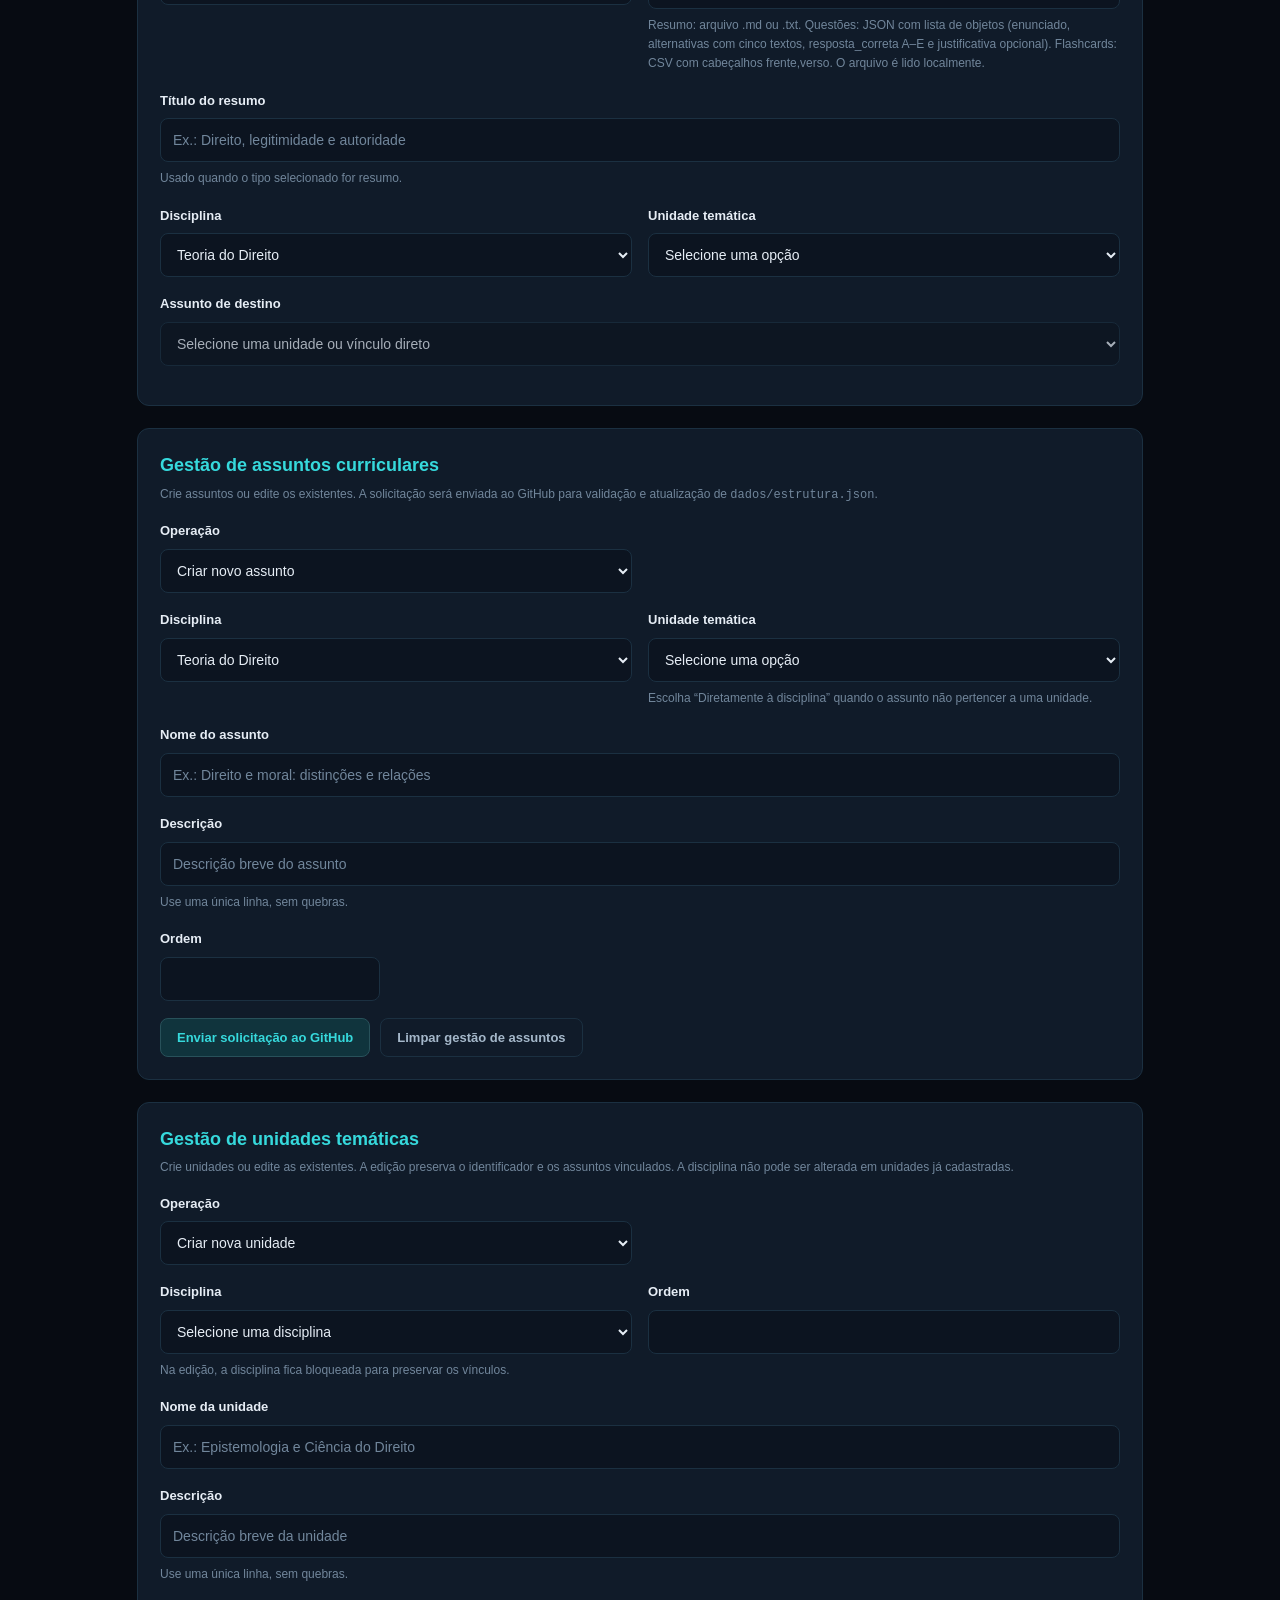
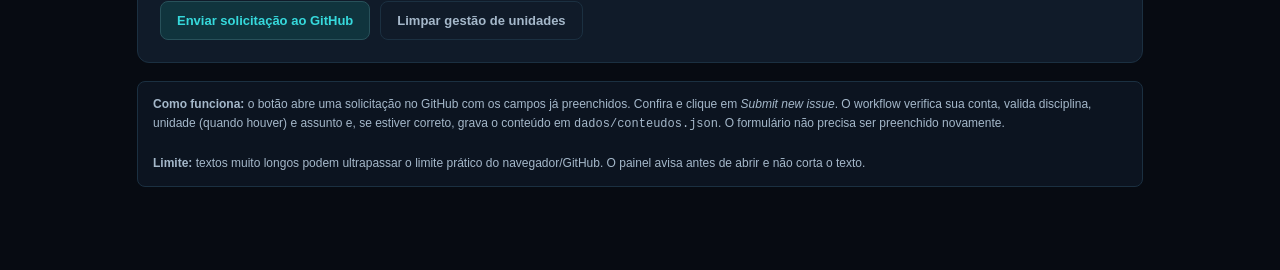
==== commit 6cbd976f: "feat: integra importação de conteúdos do NotebookLM" ====
--- a/admin.html
+++ b/admin.html
@@ -26,6 +26,66 @@
 </form>
 <section id="area-preview" class="admin-preview" aria-live="polite" hidden><h2>Pré-visualização</h2><p id="preview-meta" class="admin-preview-meta"></p><h3 id="preview-titulo" class="admin-preview-titulo"></h3><p id="preview-texto" class="admin-preview-texto"></p><div class="admin-acoes" style="margin-top:20px"><button id="enviar-github" class="admin-botao admin-botao-principal" type="button">Enviar para o GitHub</button><button id="voltar-edicao" class="admin-botao admin-botao-secundario" type="button">Voltar à edição</button></div><p id="mensagem-envio" role="status" class="admin-ajuda" hidden></p></section>
 
+
+<section class="admin-preview" id="integracao-notebooklm" style="margin-top:22px">
+  <h2>Produção de conteúdos com NotebookLM</h2>
+  <p class="admin-preview-meta">Abra o notebook associado à disciplina selecionada. Ao retornar, importe o material gerado para conferir sua estrutura.</p>
+  <div class="admin-campo">
+    <label for="disciplina-notebooklm">Disciplina do notebook</label>
+    <select id="disciplina-notebooklm"><option value="">Carregando disciplinas...</option></select>
+  </div>
+  <div class="admin-acoes">
+    <button class="admin-botao admin-botao-principal" id="abrir-notebooklm" type="button">Abrir NotebookLM</button>
+  </div>
+  <p id="status-notebooklm" class="admin-ajuda" role="status" aria-live="polite">O endereço do notebook será associado à disciplina na configuração do painel.</p>
+  <div class="admin-aviso"><strong>Fluxo previsto:</strong> selecione a disciplina, abra o notebook correspondente, gere o conteúdo e retorne a esta página para importá-lo.</div>
+</section>
+
+<section class="admin-preview" id="importacao-notebooklm" style="margin-top:22px">
+  <h2>Importar conteúdo do NotebookLM</h2>
+  <p class="admin-preview-meta">Selecione o assunto de destino e carregue um arquivo exportado ou preparado a partir do NotebookLM.</p>
+  <div class="admin-grade">
+    <div class="admin-campo">
+      <label for="tipo-importacao">Tipo de conteúdo</label>
+      <select id="tipo-importacao">
+        <option value="resumo">Resumo (Markdown ou TXT)</option>
+        <option value="questoes">Questões (JSON)</option>
+        <option value="flashcards">Flashcards (CSV)</option>
+      </select>
+    </div>
+    <div class="admin-campo">
+      <label for="arquivo-importacao">Arquivo</label>
+      <input id="arquivo-importacao" type="file" accept=".md,.markdown,.txt,.json,.csv,text/plain,text/markdown,application/json,text/csv">
+      <span class="admin-ajuda" id="ajuda-formato-importacao">Resumo: arquivo .md ou .txt. Questões: JSON com lista de objetos (enunciado, alternativas com cinco textos, resposta_correta A–E e justificativa opcional). Flashcards: CSV com cabeçalhos frente,verso. O arquivo é lido localmente.</span>
+    </div>
+  </div>
+  <div class="admin-campo" id="campo-titulo-importacao">
+    <label for="titulo-importacao">Título do resumo</label>
+    <input id="titulo-importacao" type="text" maxlength="180" placeholder="Ex.: Direito, legitimidade e autoridade">
+    <span class="admin-ajuda">Usado quando o tipo selecionado for resumo.</span>
+  </div>
+  <div class="admin-grade">
+    <div class="admin-campo"><label for="disciplina-importacao">Disciplina</label><select id="disciplina-importacao"><option value="">Carregando disciplinas...</option></select></div>
+    <div class="admin-campo"><label for="unidade-importacao">Unidade temática</label><select id="unidade-importacao" disabled><option value="">Selecione uma disciplina primeiro</option></select></div>
+  </div>
+  <div class="admin-campo"><label for="assunto-importacao">Assunto de destino</label><select id="assunto-importacao" disabled><option value="">Selecione uma unidade ou vínculo direto</option></select></div>
+  <p id="erro-importacao" class="admin-erro" role="alert" hidden></p>
+  <div id="preview-importacao" class="admin-aviso" hidden>
+    <strong>Pré-visualização do arquivo</strong>
+    <p id="resumo-importacao" class="admin-preview-meta"></p>
+    <pre id="conteudo-importacao" style="white-space:pre-wrap;overflow-wrap:anywhere;max-height:360px;overflow:auto;color:var(--texto-secundario);font:12px/1.6 monospace"></pre>
+    <div class="admin-acoes" style="margin-top:14px">
+      <button class="admin-botao admin-botao-principal" id="preparar-envio-notebooklm" type="button">Preparar salvamento no GitHub</button>
+    </div>
+    <p id="status-envio-notebooklm" class="admin-ajuda" role="status" aria-live="polite" hidden></p>
+    <div id="area-payload-notebooklm" hidden style="margin-top:14px">
+      <p class="admin-ajuda">Copie o conteúdo abaixo e cole no campo <strong>payload</strong> da execução do workflow no GitHub.</p>
+      <textarea id="payload-notebooklm" readonly style="min-height:180px;font:12px/1.5 monospace"></textarea>
+      <div class="admin-acoes"><button class="admin-botao admin-botao-secundario" id="copiar-payload-notebooklm" type="button">Copiar payload</button><button class="admin-botao admin-botao-principal" id="abrir-workflow-notebooklm" type="button">Abrir workflow no GitHub</button></div>
+    </div>
+  </div>
+</section>
+
 <section class="admin-preview" id="gestao-assuntos" style="margin-top:22px">
   <h2>Gestão de assuntos curriculares</h2>
   <p class="admin-preview-meta">Crie assuntos ou edite os existentes. A solicitação será enviada ao GitHub para validação e atualização de <code>dados/estrutura.json</code>.</p>
@@ -103,7 +163,7 @@
 function preencher(select,itens,inicial,id,nome){select.replaceChildren(new Option(inicial,''));itens.forEach(item=>select.add(new Option(item[nome],item[id])));select.disabled=itens.length===0}
 function unidadesDaDisciplina(){const itens=estrutura.unidades.filter(x=>x.disciplina_id===disciplinaSelect.value).sort((a,b)=>a.ordem-b.ordem);unidadeSelect.replaceChildren(new Option('Selecione uma opção',''),new Option('Sem unidade temática','__sem_unidade__'));itens.forEach(item=>unidadeSelect.add(new Option(item.nome,item.id)));unidadeSelect.disabled=false;preencher(assuntoSelect,[],'Selecione uma unidade ou a opção sem unidade','id','nome')}
 function assuntosDaSelecao(){const disciplinaId=disciplinaSelect.value,unidadeId=unidadeSelect.value;if(!disciplinaId||!unidadeId){preencher(assuntoSelect,[],'Selecione uma unidade ou a opção sem unidade','id','nome');return}const itens=estrutura.assuntos.filter(x=>x.disciplina_id===disciplinaId&&(unidadeId==='__sem_unidade__'?(x.unidade_id===null||x.unidade_id===undefined||x.unidade_id===''):x.unidade_id===unidadeId)).sort((a,b)=>a.ordem-b.ordem);preencher(assuntoSelect,itens,itens.length?'Selecione um assunto':'Nenhum assunto cadastrado nesta opção','id','nome')}
-async function carregar(){try{const r=await fetch('dados/estrutura.json',{cache:'no-store'});if(!r.ok)throw Error(`HTTP ${r.status}`);estrutura=await r.json();const itens=estrutura.disciplinas.filter(x=>x.categoria==='obrigatoria'||x.categoria==='optativa').sort((a,b)=>a.nome.localeCompare(b.nome,'pt-BR'));preencher(disciplinaSelect,itens,'Selecione uma disciplina','id','nome');preencher(disciplinaAssunto,itens,'Selecione uma disciplina','id','nome');preencher(disciplinaUnidade,itens,'Selecione uma disciplina','id','nome');atualizarListaUnidades();if(itens.some(x=>x.id==='teoria-do-direito')){disciplinaSelect.value='teoria-do-direito';unidadesDaDisciplina();disciplinaAssunto.value='teoria-do-direito';atualizarUnidadesAssunto();atualizarListaAssuntos()}}catch(e){erro.textContent='Não foi possível carregar dados/estrutura.json. Confira o caminho do arquivo.';erro.hidden=false;disciplinaSelect.replaceChildren(new Option('Falha ao carregar disciplinas',''));disciplinaSelect.disabled=true}}
+async function carregar(){try{const r=await fetch('dados/estrutura.json',{cache:'no-store'});if(!r.ok)throw Error(`HTTP ${r.status}`);estrutura=await r.json();const itens=estrutura.disciplinas.filter(x=>x.categoria==='obrigatoria'||x.categoria==='optativa').sort((a,b)=>a.nome.localeCompare(b.nome,'pt-BR'));preencher(disciplinaSelect,itens,'Selecione uma disciplina','id','nome');preencher(disciplinaAssunto,itens,'Selecione uma disciplina','id','nome');preencher(disciplinaUnidade,itens,'Selecione uma disciplina','id','nome');atualizarListaUnidades();preencherDisciplinasIntegracao();if(itens.some(x=>x.id==='teoria-do-direito')){disciplinaSelect.value='teoria-do-direito';unidadesDaDisciplina();disciplinaAssunto.value='teoria-do-direito';atualizarUnidadesAssunto();atualizarListaAssuntos()}}catch(e){erro.textContent='Não foi possível carregar dados/estrutura.json. Confira o caminho do arquivo.';erro.hidden=false;disciplinaSelect.replaceChildren(new Option('Falha ao carregar disciplinas',''));disciplinaSelect.disabled=true}}
 disciplinaSelect.addEventListener('change',unidadesDaDisciplina);unidadeSelect.addEventListener('change',assuntosDaSelecao);
 tipoSelect.addEventListener('change',()=>{const revisao=tipoSelect.value==='revisoes';camposRevisao.hidden=!revisao;referenciaInput.required=revisao;document.querySelector('.admin-intro h2').textContent=revisao?'Nova revisão de literatura':'Novo resumo';});
 formulario.addEventListener('submit',e=>{e.preventDefault();if(!formulario.reportValidity())return;const d=estrutura.disciplinas.find(x=>x.id===disciplinaSelect.value),u=estrutura.unidades.find(x=>x.id===unidadeSelect.value),a=estrutura.assuntos.find(x=>x.id===assuntoSelect.value),direto=unidadeSelect.value==='__sem_unidade__';const vinculoValido=d&&a&&a.disciplina_id===d.id&&(direto?(a.unidade_id===null||a.unidade_id===undefined||a.unidade_id===''):(u&&u.disciplina_id===d.id&&a.unidade_id===u.id));if(!vinculoValido){erro.textContent='Seleção acadêmica inválida. Selecione novamente os campos.';erro.hidden=false;return}erro.hidden=true;document.getElementById('preview-meta').textContent=`${d.nome} · ${direto?'Sem unidade temática':u.nome} · ${a.nome}`+(tipoSelect.value==='revisoes'? ` · Referência: ${referenciaInput.value.trim()}${dataInput.value?' · Data: '+dataInput.value:''}`:'');document.getElementById('preview-titulo').textContent=document.getElementById('titulo').value.trim();document.getElementById('preview-texto').textContent=document.getElementById('conteudo').value.trim();mensagemEnvio.hidden=true;areaPreview.hidden=false;areaPreview.scrollIntoView({behavior:'smooth',block:'start'})});
@@ -290,6 +350,184 @@
   statusUnidade.hidden=true;
 },0));
 
+
+// Integração com NotebookLM e importação estruturada.
+const NOTEBOOKLM_URLS = {
+  'teoria-do-direito': 'https://notebook.google.com/notebook/8afe7bdf-bef5-4b75-96be-02aa91a65768'
+};
+const WORKFLOW_IMPORTACAO='https://github.com/ricardofelippe/direito-ufpr/actions/workflows/importar-notebooklm.yml';
+const disciplinaNotebook=document.getElementById('disciplina-notebooklm');
+const statusNotebook=document.getElementById('status-notebooklm');
+const disciplinaImp=document.getElementById('disciplina-importacao');
+const unidadeImp=document.getElementById('unidade-importacao');
+const assuntoImp=document.getElementById('assunto-importacao');
+const arquivoImp=document.getElementById('arquivo-importacao');
+const tipoImp=document.getElementById('tipo-importacao');
+const erroImp=document.getElementById('erro-importacao');
+const previewImp=document.getElementById('preview-importacao');
+const statusEnvioImp=document.getElementById('status-envio-notebooklm');
+const areaPayloadImp=document.getElementById('area-payload-notebooklm');
+const payloadImp=document.getElementById('payload-notebooklm');
+let importacaoPreparada=null;
+let arquivoLido=null;
+
+function preencherDisciplinasIntegracao(){
+  if(!estrutura)return;
+  const itens=estrutura.disciplinas.filter(x=>x.categoria==='obrigatoria'||x.categoria==='optativa').sort((a,b)=>a.nome.localeCompare(b.nome,'pt-BR'));
+  preencher(disciplinaNotebook,itens,'Selecione uma disciplina','id','nome');
+  preencher(disciplinaImp,itens,'Selecione uma disciplina','id','nome');
+  if(itens.some(x=>x.id==='teoria-do-direito')){
+    disciplinaNotebook.value='teoria-do-direito';
+    disciplinaImp.value='teoria-do-direito';
+    atualizarUnidadesImportacao();
+  }
+}
+function atualizarUnidadesImportacao(){
+  if(!estrutura||!disciplinaImp.value){
+    unidadeImp.replaceChildren(new Option('Selecione uma disciplina primeiro',''));
+    unidadeImp.disabled=true;
+    preencher(assuntoImp,[],'Selecione uma unidade ou vínculo direto','id','nome');
+    return;
+  }
+  const itens=estrutura.unidades.filter(x=>x.disciplina_id===disciplinaImp.value).sort((a,b)=>a.ordem-b.ordem);
+  unidadeImp.replaceChildren(new Option('Selecione uma opção',''),new Option('Diretamente à disciplina','__sem_unidade__'));
+  itens.forEach(x=>unidadeImp.add(new Option(x.nome,x.id)));
+  unidadeImp.disabled=false;
+  preencher(assuntoImp,[],'Selecione uma unidade ou vínculo direto','id','nome');
+}
+function atualizarAssuntosImportacao(){
+  const disciplinaId=disciplinaImp.value,unidadeId=unidadeImp.value;
+  if(!disciplinaId||!unidadeId){preencher(assuntoImp,[],'Selecione uma unidade ou vínculo direto','id','nome');return;}
+  const itens=estrutura.assuntos.filter(x=>x.disciplina_id===disciplinaId&&(unidadeId==='__sem_unidade__'?(x.unidade_id===null||x.unidade_id===undefined||x.unidade_id===''):x.unidade_id===unidadeId)).sort((a,b)=>a.ordem-b.ordem);
+  preencher(assuntoImp,itens,itens.length?'Selecione um assunto':'Nenhum assunto nesta opção','id','nome');
+}
+function parseCSV(texto){
+  const linhas=[];let linha=[],campo='',aspas=false;
+  for(let i=0;i<texto.length;i++){
+    const c=texto[i],proximo=texto[i+1];
+    if(c==='"'&&aspas&&proximo==='"'){campo+='"';i++;}
+    else if(c==='"'){aspas=!aspas;}
+    else if(c===','&&!aspas){linha.push(campo);campo='';}
+    else if((c==='\n'||c==='\r')&&!aspas){
+      if(c==='\r'&&proximo==='\n')i++;
+      linha.push(campo);campo='';
+      if(linha.some(x=>x.trim()))linhas.push(linha);
+      linha=[];
+    }else campo+=c;
+  }
+  if(aspas)throw Error('CSV inválido: há aspas sem fechamento.');
+  linha.push(campo);if(linha.some(x=>x.trim()))linhas.push(linha);
+  if(linhas.length<2)throw Error('O CSV deve conter cabeçalho e pelo menos um flashcard.');
+  const cabecalho=linhas.shift().map(x=>x.trim().toLowerCase());
+  const iFrente=cabecalho.indexOf('frente'),iVerso=cabecalho.indexOf('verso');
+  if(iFrente<0||iVerso<0)throw Error('O CSV deve possuir as colunas "frente" e "verso".');
+  return linhas.map((l,i)=>{
+    const frente=(l[iFrente]||'').trim(),verso=(l[iVerso]||'').trim();
+    if(!frente||!verso)throw Error(`Flashcard ${i+1}: frente e verso são obrigatórios.`);
+    return {frente,verso};
+  });
+}
+function validarQuestoes(lista){
+  if(!Array.isArray(lista)||!lista.length)throw Error('O JSON deve conter uma lista com pelo menos uma questão.');
+  return lista.map((q,i)=>{
+    if(!q||typeof q!=='object'||Array.isArray(q))throw Error(`Questão ${i+1}: registro inválido.`);
+    const enunciado=String(q.enunciado||q.pergunta||'').trim();
+    const alternativas=Array.isArray(q.alternativas)?q.alternativas.map(x=>String(x).trim()):[];
+    let correta=String(q.resposta_correta??q.gabarito??'').trim().toUpperCase();
+    if(/^[0-4]$/.test(correta))correta='ABCDE'[Number(correta)];
+    if(!enunciado||alternativas.length!==5||alternativas.some(x=>!x)||!['A','B','C','D','E'].includes(correta)){
+      throw Error(`Questão ${i+1}: informe enunciado, cinco alternativas e resposta_correta de A a E (ou índice 0 a 4).`);
+    }
+    return {enunciado,alternativas,resposta_correta:correta,justificativa:String(q.justificativa||q.explicacao||'').trim()};
+  });
+}
+function montarRegistrosImportacao(raw){
+  if(tipoImp.value==='resumo'){
+    const titulo=document.getElementById('titulo-importacao').value.trim();
+    if(!titulo||titulo.length>180)throw Error('Informe um título com até 180 caracteres para o resumo.');
+    if(!raw.trim())throw Error('O arquivo do resumo está vazio.');
+    return {tipo:'resumos',registros:[{titulo,conteudo:raw.trim()}]};
+  }
+  if(tipoImp.value==='questoes')return {tipo:'questoes',registros:validarQuestoes(JSON.parse(raw))};
+  return {tipo:'flashcards',registros:parseCSV(raw)};
+}
+function validarVinculoImportacao(){
+  const d=estrutura.disciplinas.find(x=>x.id===disciplinaImp.value);
+  const unidadeId=unidadeImp.value;
+  const u=unidadeId&&unidadeId!=='__sem_unidade__'?estrutura.unidades.find(x=>x.id===unidadeId):null;
+  const a=estrutura.assuntos.find(x=>x.id===assuntoImp.value);
+  const direto=unidadeId==='__sem_unidade__';
+  const ok=d&&a&&a.disciplina_id===d.id&&(direto?(a.unidade_id===null||a.unidade_id===undefined||a.unidade_id===''):(u&&u.disciplina_id===d.id&&a.unidade_id===u.id));
+  if(!ok)throw Error('Selecione uma disciplina, unidade e assunto compatíveis.');
+  return {disciplina_id:d.id,unidade_id:direto?null:u.id,assunto_id:a.id};
+}
+document.getElementById('abrir-notebooklm').addEventListener('click',()=>{
+  const id=disciplinaNotebook.value,url=NOTEBOOKLM_URLS[id];
+  if(!id){statusNotebook.textContent='Selecione uma disciplina.';return;}
+  if(!url){statusNotebook.textContent='O endereço do notebook desta disciplina ainda não foi configurado.';return;}
+  window.open(url,'_blank','noopener');
+});
+disciplinaImp.addEventListener('change',atualizarUnidadesImportacao);
+unidadeImp.addEventListener('change',atualizarAssuntosImportacao);
+arquivoImp.addEventListener('change',async()=>{
+  erroImp.hidden=true;previewImp.hidden=true;areaPayloadImp.hidden=true;importacaoPreparada=null;arquivoLido=null;
+  const file=arquivoImp.files&&arquivoImp.files[0];if(!file)return;
+  try{
+    arquivoLido=await file.text();
+    const dados=montarRegistrosImportacao(arquivoLido);
+    const d=estrutura.disciplinas.find(x=>x.id===disciplinaImp.value);
+    const a=estrutura.assuntos.find(x=>x.id===assuntoImp.value);
+    document.getElementById('resumo-importacao').textContent=
+      `${file.name} · ${file.size.toLocaleString('pt-BR')} bytes · ${dados.registros.length} registro(s) reconhecido(s)`;
+    document.getElementById('conteudo-importacao').textContent=
+      JSON.stringify(dados.registros,null,2).slice(0,20000);
+    previewImp.hidden=false;
+    statusEnvioImp.hidden=true;
+  }catch(e){erroImp.textContent='Não foi possível interpretar o arquivo: '+e.message;erroImp.hidden=false;}
+});
+tipoImp.addEventListener('change',()=>{
+  arquivoImp.value='';arquivoLido=null;previewImp.hidden=true;areaPayloadImp.hidden=true;erroImp.hidden=true;
+  document.getElementById('campo-titulo-importacao').hidden=tipoImp.value!=='resumo';
+  const ajuda=document.getElementById('ajuda-formato-importacao');
+  ajuda.textContent=tipoImp.value==='resumo'
+    ? 'Resumo: arquivo .md ou .txt. Informe o título abaixo. O conteúdo será associado ao assunto selecionado.'
+    : tipoImp.value==='questoes'
+      ? 'Questões: JSON com uma lista de objetos. Cada questão deve conter enunciado, alternativas (cinco textos), resposta_correta (A–E ou índice 0–4) e justificativa opcional.'
+      : 'Flashcards: CSV com cabeçalhos frente,verso. Cada linha deve conter um par frente/verso.';
+});
+document.getElementById('preparar-envio-notebooklm').addEventListener('click',async()=>{
+  erroImp.hidden=true;statusEnvioImp.hidden=true;areaPayloadImp.hidden=true;
+  try{
+    if(!arquivoLido)throw Error('Selecione um arquivo e aguarde a pré-visualização.');
+    const vinculo=validarVinculoImportacao();
+    const dados=montarRegistrosImportacao(arquivoLido);
+    const payload={
+      versao:1,
+      lote_id:`notebooklm-${Date.now()}-${Math.random().toString(36).slice(2,8)}`,
+      ...vinculo,
+      tipo:dados.tipo,
+      registros:dados.registros
+    };
+    const serializado=JSON.stringify(payload);
+    if(serializado.length>60000)throw Error(`O payload possui ${serializado.length} caracteres. O limite operacional é 60.000; divida a importação em lotes menores.`);
+    importacaoPreparada=serializado;
+    payloadImp.value=serializado;
+    areaPayloadImp.hidden=false;
+    statusEnvioImp.textContent='Payload validado. Copie-o e abra o workflow para concluir a gravação.';
+    statusEnvioImp.hidden=false;
+  }catch(e){erroImp.textContent=e.message;erroImp.hidden=false;}
+});
+document.getElementById('copiar-payload-notebooklm').addEventListener('click',async()=>{
+  if(!importacaoPreparada)return;
+  try{await navigator.clipboard.writeText(importacaoPreparada);statusEnvioImp.textContent='Payload copiado. Agora abra o workflow no GitHub e cole no campo payload.';}
+  catch(e){payloadImp.focus();payloadImp.select();statusEnvioImp.textContent='A cópia automática não foi autorizada pelo navegador. O payload está selecionado; use Ctrl+C.';}
+  statusEnvioImp.hidden=false;
+});
+document.getElementById('abrir-workflow-notebooklm').addEventListener('click',()=>{
+  if(!importacaoPreparada){erroImp.textContent='Prepare o payload antes de abrir o workflow.';erroImp.hidden=false;return;}
+  window.open(WORKFLOW_IMPORTACAO,'_blank','noopener');
+});
+document.getElementById('campo-titulo-importacao').hidden=tipoImp.value!=='resumo';
 document.getElementById('voltar-edicao').addEventListener('click',()=>{areaPreview.hidden=true;document.getElementById('titulo').focus()});formulario.addEventListener('reset',()=>{areaPreview.hidden=true;mensagemEnvio.hidden=true;setTimeout(()=>{tipoSelect.value='resumos';camposRevisao.hidden=true;referenciaInput.required=false;document.querySelector('.admin-intro h2').textContent='Novo resumo';if(estrutura){disciplinaSelect.value='teoria-do-direito';unidadesDaDisciplina()}},0)});carregar();
 })();
 </script></body></html>
